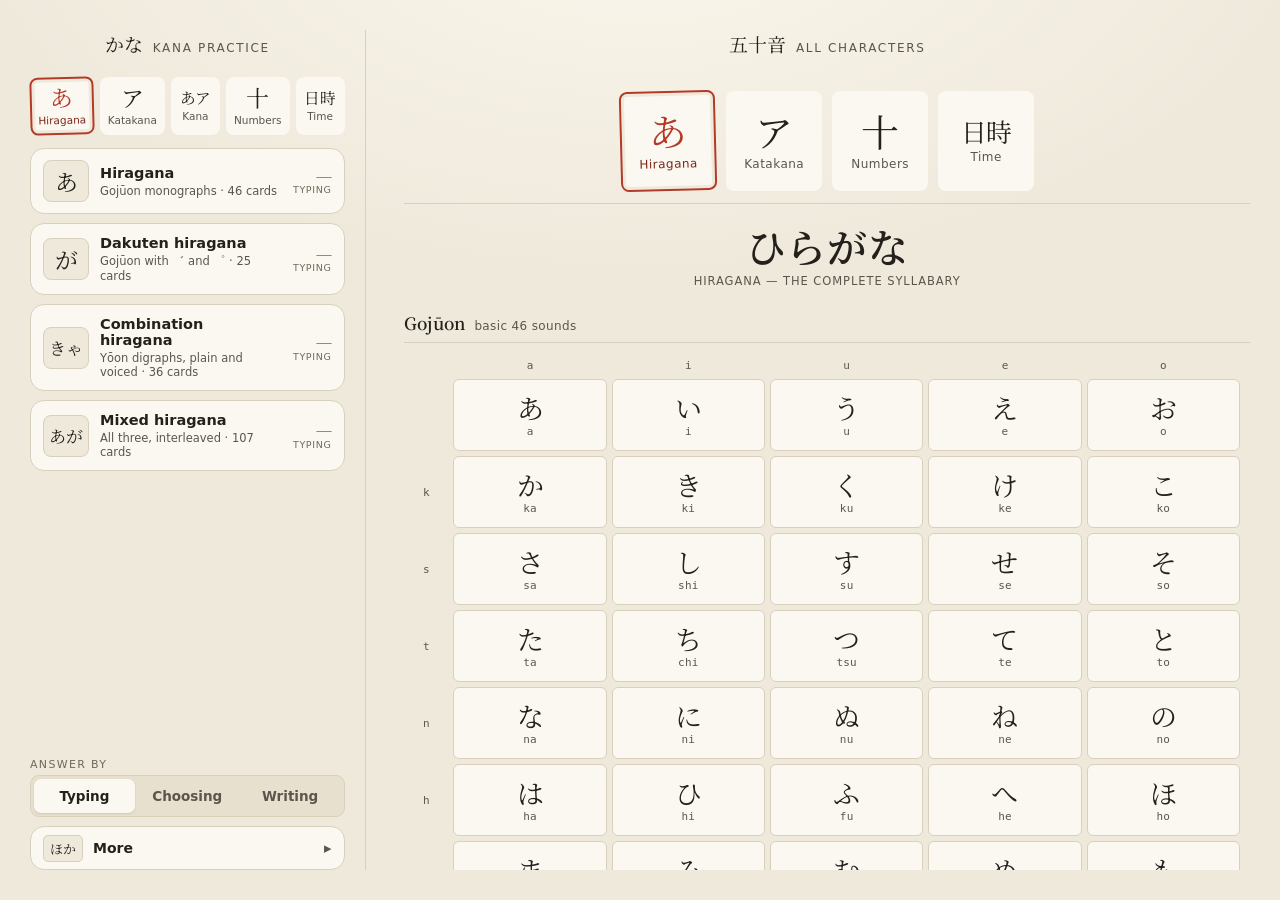
==== frontend/index.html @ 6e9d546b "feat(settings): add More, a Settings page, quick access and keyboard shortcuts The menu's button is " ====
<!DOCTYPE html>
<html lang="en">
<head>
<meta charset="UTF-8">
<meta name="viewport"
      content="width=device-width, initial-scale=1, viewport-fit=cover, interactive-widget=resizes-content">
<meta name="color-scheme" content="light dark">
<meta name="theme-color" content="#EFE9DC" id="themeColor">
<!-- The app ships its own dark theme, so Dark Reader must keep its hands off:
     its automatic inversion would fight the palette rather than add to it. -->
<meta name="darkreader-lock">
<meta name="apple-mobile-web-app-capable" content="yes">
<title>かな — Kana Practice</title>
<!-- favicon.ico is the one the browser is told about, and it is also the path
     every browser asks for unprompted when no link tag resolves. It carries six
     sizes (16 → 256), each rendered from icon.svg at that exact size rather
     than scaled down from one big raster — the 16px one has to survive on its
     own, which is what the glyph's weight was chosen for. icon.svg stays: it is
     the source the .ico is generated from. -->
<link rel="icon" href="favicon.ico" sizes="16x16 32x32 48x48 64x64 128x128 256x256">
<link rel="apple-touch-icon" href="icon.svg">
<!-- A theme is only colour tokens; core.css draws every colour from them. -->
<link rel="stylesheet" href="css/light.css">
<link rel="stylesheet" href="css/dark.css">
<link rel="stylesheet" href="css/core.css">
<!-- Theme, before first paint. The stylesheet keys off data-theme, and app.js
     is loaded at the end of <body> — setting it there would show a light flash
     on every load for anyone using the dark theme. Deliberately duplicated and
     deliberately tiny; paintTheme() in app.js is the real one, and the key name
     and the two choices have to stay in step with it. -->
<script>
  (function () {
    var t = null;
    try { t = localStorage.getItem("kana.theme"); } catch (e) { /* private mode */ }
    if (t !== "light" && t !== "dark") {
      t = window.matchMedia("(prefers-color-scheme: dark)").matches ? "dark" : "light";
    }
    document.documentElement.dataset.theme = t;
  })();
</script>
</head>
<body>
<main class="stage">

  <!-- ───────────── MENU ───────────── -->
  <section id="menu" class="screen menu">
    <p class="eyebrow"><span class="mark" lang="ja">かな</span> Kana Practice</p>

    <!-- The deck list below shows one stamp at a time. Only two of the four are
         scripts anyone writes in: あア is where the decks spanning both live, so
         they are found in one place instead of twice, and 十 is the counting
         drills, which are not kana at all. Both are a `script` downstream — see
         CLAUDE.md — which is what keeps every filter to one comparison. -->
    <div class="scriptbar" id="scriptSwitch" role="radiogroup" aria-label="Script">
      <button type="button" class="hanko" data-script="hiragana" role="radio" aria-keyshortcuts="1" aria-checked="true">
        <span class="hanko__glyph" lang="ja">あ</span>
        <span class="hanko__label">Hiragana</span>
      </button>
      <button type="button" class="hanko" data-script="katakana" role="radio" aria-keyshortcuts="2" aria-checked="false">
        <span class="hanko__glyph" lang="ja">ア</span>
        <span class="hanko__label">Katakana</span>
      </button>
      <button type="button" class="hanko" data-script="kana" role="radio" aria-keyshortcuts="3" aria-checked="false">
        <span class="hanko__glyph hanko__glyph--pair" lang="ja">あア</span>
        <span class="hanko__label">Kana</span>
      </button>
      <button type="button" class="hanko" data-script="number" role="radio" aria-keyshortcuts="4" aria-checked="false">
        <span class="hanko__glyph" lang="ja">十</span>
        <span class="hanko__label">Numbers</span>
      </button>
      <button type="button" class="hanko" data-script="calendar" role="radio" aria-keyshortcuts="5" aria-checked="false">
        <span class="hanko__glyph hanko__glyph--pair" lang="ja">日時</span>
        <span class="hanko__label">Time</span>
      </button>
    </div>

    <div class="menu__scroll">
      <div class="decks" id="decks"></div>

      <!-- flick drills: not decks, and not filtered by script — built by app.js -->
      <p class="section-title" id="flickTitle">Flick keyboard</p>
      <div class="decks" id="flickDecks"></div>
    </div>

    <!-- Everything that used to sit stacked here — answer mode, font, chart,
         progress, account — lives behind More (#options) and Settings. Five blocks
         took a third of a phone screen away from the deck list. What comes back
         is only what the user pins as quick access, just above this button; on a
         wide window both sit at the foot of the rail and behave the same. -->
    <div class="quick hidden" id="quickAccess" role="group" aria-label="Quick access"></div>

    <button type="button" class="wide wide--bar" id="moreBtn">
      <span class="wide__mark" lang="ja">ほか</span>
      <span class="wide__label">More<span id="moreModeWrap"> · <span id="moreMode">Typing</span></span></span>
      <span class="wide__go" aria-hidden="true">▸</span>
    </button>
  </section>

  <!-- ───────────── SIGN IN / SIGN UP ───────────── -->
  <section id="auth" class="screen auth hidden">
    <p class="eyebrow"><span class="mark" lang="ja">名</span> <span id="authTitle">Sign in</span></p>

    <div class="auth__scroll">
      <p class="auth__blurb" id="authBlurb">
        An account saves your settings and records on the server, so they follow you between
        devices, and unlocks the progress report.
      </p>

      <!-- novalidate, with `required` kept on the fields: the attribute is what
           tells a screen reader the field is mandatory, but the browser's own
           bubble would fire first and suppress the message below, which is the
           one that is styled like the rest of the app, stays put while you fix
           it, and marks the field with aria-invalid. Validation happens in
           submitAuth() instead. -->
      <form class="auth__form" id="authForm" autocomplete="on" novalidate>
        <label class="field">
          <span class="field__label">Username</span>
          <input id="authUser" type="text" name="username" autocomplete="username"
                 autocapitalize="off" autocorrect="off" spellcheck="false"
                 inputmode="latin" aria-describedby="authMsg" required>
        </label>
        <label class="field">
          <span class="field__label">Password</span>
          <input id="authPass" type="password" name="password"
                 autocomplete="current-password" aria-describedby="authMsg" required>
        </label>

        <p class="auth__msg hidden" id="authMsg" role="status" aria-live="polite"></p>

        <button type="submit" class="btn btn--primary auth__go" id="authSubmit">Sign in</button>
      </form>

      <button type="button" class="link auth__swap" id="authSwap">
        No account yet? Create one
      </button>

      <div class="auth__signedin hidden" id="authSignedIn">
        <p class="auth__blurb">
          Signed in as <b id="authWho"></b>. Settings and records sync automatically.
        </p>

        <!-- Kept folded away: three password boxes sitting open on a screen you
             came to for something else is a form asking to be filled in. -->
        <button type="button" class="btn btn--ghost" id="pwToggle">Change password</button>

        <!-- novalidate for the reason above: #pwMsg is the message, not a bubble -->
        <form class="auth__form auth__pw hidden" id="pwForm" autocomplete="on" novalidate>
          <label class="field">
            <span class="field__label">Current password</span>
            <input id="pwCurrent" type="password" name="current-password"
                   autocomplete="current-password" aria-describedby="pwMsg" required>
          </label>
          <label class="field">
            <span class="field__label">New password</span>
            <input id="pwNew" type="password" name="new-password"
                   autocomplete="new-password" aria-describedby="pwMsg" required>
          </label>
          <label class="field">
            <span class="field__label">Confirm new password</span>
            <input id="pwConfirm" type="password" name="confirm-password"
                   autocomplete="new-password" aria-describedby="pwMsg" required>
          </label>

          <button type="submit" class="btn btn--primary auth__go" id="pwSubmit">Change password</button>
          <button type="button" class="link auth__swap" id="pwCancel">Cancel</button>
        </form>

        <!-- Outside the form on purpose: it carries the confirmation too, and
             that has to survive the form folding itself away. -->
        <p class="auth__msg hidden" id="pwMsg" role="status" aria-live="polite"></p>

        <button type="button" class="btn btn--ghost" id="logoutBtn">Sign out</button>
        <button type="button" class="link auth__danger" id="deleteBtn">Delete account and all data</button>
      </div>
    </div>

    <button type="button" class="link" id="authBackBtn">← Back</button>
  </section>

  <!-- ───────────── PROGRESS ───────────── -->
  <section id="stats" class="screen stats hidden" data-script="hiragana">
    <p class="eyebrow"><span class="mark" lang="ja">記録</span> Your progress</p>

    <div class="stats__scroll" id="statsScroll">
      <!-- Device first and scrolling: you pick it once and it is the coarsest
           split there is. The script stamps below it are sticky, so the thing
           you actually switch between stays reachable. -->
      <div class="seg seg--device" role="radiogroup" aria-label="Device">
        <button type="button" class="seg__btn" data-device="mobile" role="radio" aria-checked="false">Phone</button>
        <button type="button" class="seg__btn" data-device="desktop" role="radio" aria-checked="true">Desktop</button>
      </div>

      <div class="scriptbar" id="statsScriptSwitch" role="radiogroup" aria-label="Script">
        <button type="button" class="hanko" data-script="hiragana" role="radio" aria-checked="true">
          <span class="hanko__glyph" lang="ja">あ</span>
          <span class="hanko__label">Hiragana</span>
        </button>
        <button type="button" class="hanko" data-script="katakana" role="radio" aria-checked="false">
          <span class="hanko__glyph" lang="ja">ア</span>
          <span class="hanko__label">Katakana</span>
        </button>
        <button type="button" class="hanko" data-script="kana" role="radio" aria-checked="false">
          <span class="hanko__glyph hanko__glyph--pair" lang="ja">あア</span>
          <span class="hanko__label">Kana</span>
        </button>
        <button type="button" class="hanko" data-script="number" role="radio" aria-checked="false">
          <span class="hanko__glyph" lang="ja">十</span>
          <span class="hanko__label">Numbers</span>
        </button>
        <button type="button" class="hanko" data-script="calendar" role="radio" aria-checked="false">
          <span class="hanko__glyph hanko__glyph--pair" lang="ja">日時</span>
          <span class="hanko__label">Time</span>
        </button>
      </div>

      <!-- hidden when there is only one deck to pick — see renderDeckPicker -->
      <div class="deckpick" id="deckPick" role="radiogroup" aria-label="Deck"></div>

      <div id="statsBody"></div>
    </div>

    <button type="button" class="link" id="statsBackBtn">← Back</button>
  </section>

  <!-- ───────────── PLAY ───────────── -->
  <section id="play" class="screen play hidden">

    <header class="playbar">
      <button type="button" class="iconbtn" id="menuBtn" aria-label="Back to all decks" title="All decks">←</button>
      <h1 class="playbar__title">
        <span class="playbar__mark" id="playMark" lang="ja">かな</span>
        <span id="playLabel">Hiragana</span>
      </h1>
      <!-- Only shown when the Timer switch in Options says so. -->
      <span class="playbar__clock hidden" id="playClock" role="timer" aria-label="Time on this run">0:00</span>
      <button type="button" class="iconbtn iconbtn--kana" id="playFontBtn"
              aria-label="Change the character font" title="Character font" lang="ja">字</button>
      <button type="button" class="iconbtn" id="restartBtn" aria-label="Restart this deck" title="Restart deck">↻</button>
    </header>

    <!-- On touch the on-screen keyboard covers the dock, so reveal lives up here
         instead. Only one of this and the one in the dock is ever visible. -->
    <div class="revealbar" id="revealBar">
      <button type="button" class="link" id="revealBtnTop">Reveal answer</button>
    </div>

    <div class="playmain">
      <div class="square" id="square">
        <span class="glyph" id="glyph" lang="ja">あ</span>
        <span class="maru" aria-hidden="true"></span>
      </div>
    </div>

    <div class="dock">
      <p class="feedback" id="feedback" role="status" aria-live="polite">Type the sound this character makes.</p>

      <!-- typing -->
      <div id="typeMode">
        <div class="answer">
          <input id="input" type="text" inputmode="latin" enterkeyhint="go" autocomplete="off"
                 autocapitalize="off" autocorrect="off" spellcheck="false"
                 placeholder="romaji…" aria-label="Type the romaji reading">
          <button type="button" class="btn btn--primary" id="submitBtn">Check</button>
        </div>
      </div>

      <!-- writing: the kana is typed, which needs a Japanese IME. The number
           and calendar drills take romaji here as well — they ask with 6 or
           20日, so "roku" is an answer to that and not the prompt echoed
           back — and app.js swaps the hint under the field to say so. -->
      <div id="writeMode" class="hidden">
        <div class="answer">
          <input id="kanaInput" type="text" inputmode="text" lang="ja" enterkeyhint="go"
                 autocomplete="off" autocapitalize="off" autocorrect="off" spellcheck="false"
                 placeholder="かな…" aria-label="Type the character">
          <button type="button" class="btn btn--primary" id="writeSubmitBtn">Check</button>
        </div>
      </div>

      <!-- counting, digits half: a numeric keypad, which is why this is a field
           of its own rather than #input with inputmode swapped — the same reason
           #kanaInput is separate. type stays "text": type="number" brings
           spinners, and drops the separators the prompt is written with. -->
      <div id="numberMode" class="hidden">
        <div class="answer">
          <input id="numInput" type="text" inputmode="numeric" enterkeyhint="go"
                 autocomplete="off" autocapitalize="off" autocorrect="off" spellcheck="false"
                 placeholder="digits…" aria-label="Type the number in digits">
          <button type="button" class="btn btn--primary" id="numSubmitBtn">Check</button>
        </div>
      </div>

      <!-- shared by all three typing modes; the hint text is set per mode -->
      <div class="undertools" id="typedTools">
        <button type="button" class="link" id="revealBtn">Reveal answer</button>
        <span class="hint hint--keys" id="typedHint">Enter ↵ to check</span>
      </div>

      <!-- choosing -->
      <div id="chooseMode" class="hidden">
        <div class="choices" id="choices"></div>
        <!-- height is reserved so the Continue button can't shift the layout -->
        <div class="undertools undertools--choose" id="chooseTools">
          <span class="hint hint--keys" id="chooseHint">Keys 1–4 also work</span>
        </div>
      </div>

      <div class="stats">
        <div class="bar"><span id="barFill"></span></div>
        <div class="metrics">
          <div class="metric"><div class="metric__n" id="mProgress">0<small>/0</small></div><div class="metric__l">Card</div></div>
          <div class="metric metric--streak"><div class="metric__n" id="mStreak">0</div><div class="metric__l">Streak</div></div>
          <div class="metric"><div class="metric__n" id="mAcc">—</div><div class="metric__l">Accuracy</div></div>
        </div>
      </div>
    </div>

  </section>

  <!-- ───────────── END ───────────── -->
  <section id="end" class="screen end hidden">
    <div class="end__scroll">
      <p class="eyebrow"><span class="mark" id="endMark" lang="ja">かな</span> <span id="endLabel">Deck complete</span></p>
      <div class="end__scoreline">
        <div class="end__score" id="endScore">—</div>
        <!-- filled by app.js: "best 96% · 1:47" -->
        <div class="end__chip hidden" id="endBestChip"></div>
      </div>
      <p class="end__sub" id="endSub"></p>
      <p class="end__best hidden" id="endBest"></p>

      <div id="missedBlock">
        <p class="section-title">Review these</p>
        <div class="missed" id="missedGrid"></div>
      </div>
    </div>

    <div class="end__actions">
      <button type="button" class="btn btn--ghost hidden" id="drillBtn"></button>
      <button type="button" class="btn btn--primary" id="againBtn">Practice deck again</button>
      <button type="button" class="link" id="endMenuBtn">← All decks</button>
    </div>
  </section>

  <!-- ───────────── LOAD ERROR ───────────── -->
  <section id="fatal" class="screen fatal hidden">
    <p class="eyebrow"><span class="mark" lang="ja">かな</span> Can’t load the deck</p>
    <p class="fatal__msg" id="fatalMsg"></p>
    <p class="fatal__hint">Browsers block <code>fetch()</code> on <code>file://</code> pages, so
      <code>kana.json</code> can’t be read by double-clicking this file. Serve the folder instead:</p>
    <pre class="fatal__cmd"><code>python -m http.server 8000</code></pre>
    <p class="fatal__hint">then open <code>http://localhost:8000</code>.</p>
  </section>

  <!-- ───────────── OPTIONS ───────────── -->
  <!-- These three were <dialog> sheets until they became screens like every
       other: a modal over a phone-shaped column had to cap its own height, and
       the tallest of them — this one — was what set that cap. A screen scrolls
       instead, and on a wide window it is the pane beside the deck rail. -->
  <section id="options" class="screen panel hidden" aria-labelledby="optionsTitle">
    <p class="eyebrow" id="optionsTitle"><span class="mark" lang="ja">ほか</span> More</p>

    <div class="panel__scroll">
      <!-- Five ways onward and nothing else: every switch lives one step further
           in, on Settings, so this screen is a list you can read at a glance. -->
      <button type="button" class="wide" id="settingsBtn">
        <span class="wide__mark" lang="ja">設定</span>
        <span class="wide__label">Settings</span>
        <span class="wide__go" aria-hidden="true">▸</span>
      </button>

      <button type="button" class="wide" id="menuFontBtn">
        <span class="wide__mark wide__mark--kana" lang="ja">あ</span>
        <span class="wide__label">Character font · <span id="menuFontName">Mincho</span></span>
        <span class="wide__go" aria-hidden="true">▸</span>
      </button>

      <button type="button" class="wide" id="chartBtn">
        <span class="wide__mark" lang="ja">五十音</span>
        <span class="wide__label">All characters &amp; romaji</span>
        <span class="wide__go" aria-hidden="true">▸</span>
      </button>

      <!-- both hidden unless a backend answers /api/health -->
      <button type="button" class="wide hidden" id="statsBtn">
        <span class="wide__mark" lang="ja">記録</span>
        <span class="wide__label">Your progress</span>
        <span class="wide__go" aria-hidden="true">▸</span>
      </button>

      <button type="button" class="wide hidden" id="accountBtn">
        <span class="wide__mark" lang="ja">名</span>
        <span class="wide__label">Account · <span id="accountName">Sign in</span></span>
        <span class="wide__go" aria-hidden="true">▸</span>
      </button>
    </div>

    <button type="button" class="link" id="optionsBackBtn">← Back</button>
  </section>

  <!-- ───────────── SETTINGS ───────────── -->
  <section id="settings" class="screen panel hidden" aria-labelledby="settingsTitle">
    <p class="eyebrow" id="settingsTitle"><span class="mark" lang="ja">設定</span> Settings</p>

    <div class="panel__scroll">
      <!-- Every row with data-setting can be pinned to quick access on the menu.
           The copy there is cloned from the row here, and a tap on it clicks the
           button here — see js/quick.js — so this markup is the only copy. -->
      <h2 class="settings__h">Practice</h2>

      <div class="modebar modebar--stack" data-setting="mode">
        <span class="modebar__label">Answer by</span>
        <div class="seg" id="modeSwitch" role="radiogroup" aria-label="Answer mode">
          <button type="button" class="seg__btn" data-mode="type" role="radio" aria-checked="true">Typing</button>
          <button type="button" class="seg__btn" data-mode="choose" role="radio" aria-checked="false">Choosing</button>
          <button type="button" class="seg__btn" data-mode="write" role="radio" aria-checked="false">Writing</button>
        </div>
      </div>

      <!-- Only the number and calendar drills read this: 六 or "roku", 二十日 or
           "hatsuka". Both are worth practising and they are different questions,
           so each prompt form keeps its own records. Writing ignores it — that
           direction asks with 6 or 20日 and answers in kana. -->
      <div class="modebar modebar--stack" data-setting="prompt">
        <span class="modebar__label">Numbers &amp; dates ask with</span>
        <div class="seg" id="promptSwitch" role="radiogroup" aria-label="Number and date prompts">
          <button type="button" class="seg__btn" data-prompt="kanji" role="radio" aria-checked="true">Kanji</button>
          <button type="button" class="seg__btn" data-prompt="reading" role="radio" aria-checked="false">Reading</button>
        </div>
      </div>

      <!-- How months, dates and times are written: 9月 and 3時45分 as nearly
           everything prints them, or 九月 and 三時四十五分. With 9月 on the
           square the number is already showing, so Typing and Choosing ask for
           the reading instead. Weekdays look the same either way. -->
      <div class="modebar modebar--stack" data-setting="dates">
        <span class="modebar__label">Dates &amp; times written as</span>
        <div class="seg" id="datesSwitch" role="radiogroup" aria-label="How dates and times are written">
          <button type="button" class="seg__btn" data-dates="numeral" role="radio" aria-checked="true" lang="ja">9月</button>
          <button type="button" class="seg__btn" data-dates="kanji" role="radio" aria-checked="false" lang="ja">九月</button>
        </div>
      </div>

      <!-- A run is always timed; this only decides whether the clock is on
           screen while you practise. Hidden by default, because a ticking
           counter turns practice into a race. Synced, like the two above. -->
      <div class="modebar modebar--stack" data-setting="clock">
        <span class="modebar__label">Timer during a run</span>
        <div class="seg" id="clockSwitch" role="radiogroup" aria-label="Timer during a run">
          <button type="button" class="seg__btn" data-clock="hidden" role="radio" aria-checked="true">Hidden</button>
          <button type="button" class="seg__btn" data-clock="shown" role="radio" aria-checked="false">Shown</button>
        </div>
      </div>

      <h2 class="settings__h">Display</h2>

      <!-- Theme is this device's alone — it is never synced to an account. -->
      <div class="modebar modebar--stack" data-setting="theme">
        <span class="modebar__label">Theme</span>
        <div class="seg" id="themeSwitch" role="radiogroup" aria-label="Theme">
          <button type="button" class="seg__btn" data-theme="auto" role="radio" aria-checked="true">Auto</button>
          <button type="button" class="seg__btn" data-theme="light" role="radio" aria-checked="false">Light</button>
          <button type="button" class="seg__btn" data-theme="dark" role="radio" aria-checked="false">Dark</button>
        </div>
      </div>

      <!-- Like the theme, this belongs to the device rather than the account: a
           phone that stutters is a fact about that phone. -->
      <div class="modebar modebar--stack" data-setting="perf">
        <span class="modebar__label">Performance</span>
        <div class="seg" id="perfSwitch" role="radiogroup" aria-label="Performance mode">
          <button type="button" class="seg__btn" data-perf="off" role="radio" aria-checked="true">Normal</button>
          <button type="button" class="seg__btn" data-perf="on" role="radio" aria-checked="false">Fast</button>
        </div>
      </div>

      <!-- Which rows are pinned is kept on this device, like the theme: how much
           of the menu there is room for depends on the screen. -->
      <h2 class="settings__h">Quick access</h2>
      <p class="panel__note">Pin a setting to the menu, so it is one tap away instead of two screens.</p>
      <div class="qtoggles" id="quickToggles"></div>

<h2 class="settings__h">Keyboard</h2>
      <p class="panel__note">
        On the menu, <kbd>1</kbd>–<kbd>5</kbd> switch between Hiragana, Katakana, Kana, Numbers
        and Time. <kbd>Q</kbd> opens your quick options, on the menu or during a run, whenever you
        are not typing into a field. <kbd>Esc</kbd> goes back.
      </p>
    </div>

    <button type="button" class="link" id="settingsBackBtn">← Back</button>
  </section>

  <!-- ───────────── FONT PICKER ───────────── -->
  <section id="fontPicker" class="screen panel hidden" aria-labelledby="fontPickerTitle">
    <p class="eyebrow" id="fontPickerTitle"><span class="mark" lang="ja">字</span> Character font</p>

    <div class="panel__scroll">
      <div class="fonts" id="fontList" role="radiogroup" aria-labelledby="fontPickerTitle"></div>
      <p class="panel__note" id="fontNote"></p>
    </div>

    <button type="button" class="link" id="fontBackBtn">← Back</button>
  </section>

  <!-- ───────────── CHARACTER CHART ───────────── -->
  <section id="chart" class="screen panel panel--chart hidden" data-script="hiragana"
           aria-labelledby="chartTitle">
    <p class="eyebrow" id="chartTitle"><span class="mark" lang="ja">五十音</span> All characters</p>

    <div class="chart__switch" role="radiogroup" aria-label="Script">
      <button type="button" class="hanko" data-chart="hiragana" role="radio" aria-checked="true">
        <span class="hanko__glyph" lang="ja">あ</span>
        <span class="hanko__label">Hiragana</span>
      </button>
      <button type="button" class="hanko" data-chart="katakana" role="radio" aria-checked="false">
        <span class="hanko__glyph" lang="ja">ア</span>
        <span class="hanko__label">Katakana</span>
      </button>
      <button type="button" class="hanko" data-chart="number" role="radio" aria-checked="false">
        <span class="hanko__glyph" lang="ja">十</span>
        <span class="hanko__label">Numbers</span>
      </button>
      <button type="button" class="hanko" data-chart="calendar" role="radio" aria-checked="false">
        <span class="hanko__glyph hanko__glyph--pair" lang="ja">日時</span>
        <span class="hanko__label">Time</span>
      </button>
    </div>

    <!-- masthead + tables are built by app.js from kana.json's `charts` -->
    <div class="panel__scroll chart__body" id="chartBody" tabindex="-1"></div>

    <!-- On a wide window the chart is what fills the pane while nothing is
         running, and there is nowhere to go back to — CSS drops this there. -->
    <button type="button" class="link" id="chartBackBtn">← Back</button>
  </section>

</main>

<!-- Quick options: the pinned settings again, as a dialog, so Q can bring them
     up from the menu or mid-run without leaving what you are doing. The app's
     one modal — see CLAUDE.md. It closes on ✕, Escape or a click on the
     backdrop; the panel inside fills it, which is what lets a click on the
     dialog element itself mean the backdrop. js/quick.js fills it. -->
<dialog class="quickdlg" id="quickDialog" aria-labelledby="quickDialogTitle">
  <div class="quickdlg__panel">
    <div class="quickdlg__head">
      <h2 class="quickdlg__title" id="quickDialogTitle">Quick options</h2>
      <button type="button" class="iconbtn" id="quickDialogClose" aria-label="Close quick options" title="Close">✕</button>
    </div>
    <div class="quickdlg__body" id="quickDialogBody"></div>
    <p class="panel__note hidden" id="quickDialogEmpty">Nothing is pinned yet.</p>
    <button type="button" class="link quickdlg__edit" id="quickDialogEdit">Choose what goes here</button>
  </div>
</dialog>


<!-- Classic scripts sharing one global scope, so order is load-bearing: a file may
     use anything an earlier one declares while it loads, and nothing a later one
     does. wiring.js comes after the files its listeners point at; boot.js is last.
     See CLAUDE.md, "Scripts". -->
<script src="js/base.js"></script>
<script src="js/fonts.js"></script>
<script src="js/state.js"></script>
<script src="js/screens.js"></script>
<script src="js/theme.js"></script>
<script src="js/chart.js"></script>
<script src="js/flick.js"></script>
<script src="js/numbers.js"></script>
<script src="js/calendar.js"></script>
<script src="js/decks.js"></script>
<script src="js/menu.js"></script>
<script src="js/run.js"></script>
<script src="js/backend.js"></script>
<script src="js/progress.js"></script>
<script src="js/quick.js"></script>
<script src="js/wiring.js"></script>
<script src="js/boot.js"></script>
</body>
</html>
---- frontend/css/light.css ----
/* ==========================================================================
   Light — the default theme: washi paper by day.

   A theme is nothing but colour tokens. core.css draws every colour from one of
   these custom properties and never names a colour itself, so a new theme is a
   copy of this file with the values changed and the selector made
   :root[data-theme="<name>"], the way dark.css does it. Declare every token
   below: core.css falls back on none of them, and this file is what an
   unrecognised theme name falls back to.

   Cream ground, ink text, vermilion seal accent. The accents are deliberately
   darker than a dark theme would use — the same red/gold/green at "glowing on
   indigo" lightness fails contrast on cream.

   --paper has a twin: THEME_COLOR in app.js and the theme-color meta in
   index.html colour the browser's own chrome, and have to match it.
   ========================================================================== */
:root{
  /* form controls, scrollbars and the caret follow the theme, not the OS */
  color-scheme:light;

  --paper:      #EFE9DC;  /* page ground */
  --paper-card: #FBF8F1;  /* raised card / panel */
  --paper-lift: #FFFDF7;  /* a card lifted further still — hover, active font */
  --paper-sunk: #E7E0CE;  /* inset: progress track, pressed states */
  --gap-empty:  #E3DCC9;  /* an intentionally blank chart cell */
  --hairline:   #D8D0BC;  /* every border */
  --hairline-2: #BFB59B;  /* hairline on hover */

  --c-ink:      #24211C;  /* primary text */
  --c-ink-soft: #5B564C;  /* secondary text */
  --c-ink-mute: #6F6859;  /* tertiary — labels, hints, placeholders */
  --on-fill:    #fff;     /* text on a filled accent — shu, matcha */

  --shu:      #B23A26;  /* vermilion / seal red */
  --shu-2:    #9A2F1D;
  --shu-3:    #7E2717;  /* the seal's label colour, one step past shu-2 */
  --matcha:   #4F6B22;  /* correct green */
  --matcha-2: #455C1D;  /* its text companion, as shu-2 is to shu */
  --brass:    #8A6410;  /* record gold */
  --brass-2:  #B8892A;  /* lighter end of the progress gradient */
  --ai:       #2B4570;  /* indigo — the katakana accent */
  --ai-2:     #1B2C47;  /* its label colour, as shu-3 is to shu */
  /* purple — the かな stamp, the decks that are both scripts at once. Red and
     indigo mixed, which is exactly what that stamp holds, and it lands between
     them on contrast too rather than reading as a louder third colour. */
  --murasaki:   #5C3D7A;
  --murasaki-2: #452A5C;  /* its label colour, as ai-2 is to ai */
  /* 納戸 — the numbers accent. Deliberately outside the shu/ai/murasaki family,
     because numbers are a different subject rather than a third script, and
     equally deliberately not matcha or brass: green already means "correct" and
     gold "your record" everywhere else, and a stamp is neither. */
  --nando:      #236E70;
  --nando-2:    #185657;
  /* 栗 — the calendar accent. The hue circle was full by the time it was
     needed: shu, brass, matcha, nando, ai and murasaki leave nothing but the
     browns. So this one is told apart by being the unsaturated one — bark
     against six dyes — and it suits the subject, since a calendar is the one
     stamp about time rather than about writing. Not brass, which is gold and
     already means "your record" everywhere else; this is darker and redder
     than gold, and the two are never on screen together. */
  --kuri:       #7A5230;
  --kuri-2:     #5C4227;
  --guide:    #C8BFA6;  /* practice-square cross guides */

  /* the pressed/hover wash on a control with no fill of its own */
  --press:    rgba(0,0,0,.07);
  /* behind the quick options dialog — ink, thinned, so the page stays legible */
  --backdrop: rgba(36,33,28,.42);

  /* Shadows are whole values, not tints, because a dark ground needs a
     different spread and opacity, not the same shadow in another colour. */
  --shadow-fine:   0 1px 2px rgba(60,50,30,.14);          /* the seg thumb */
  --shadow-square: 0 14px 30px -18px rgba(60,50,30,.42);

  /* the writing square: paper on paper, so it needs its own lift */
  --square-bg: linear-gradient(180deg, #FFFDF7 0%, #F4EEE0 140%);

  /* The page ground. Declared once because a sticky element has to repaint it
     to sit seamlessly over the page — see .stats .scriptbar. Always paired with
     background-attachment:fixed, which is what makes the two line up. */
  --page-bg:
    radial-gradient(1100px 620px at 50% -12%, #FBF7EC 0%, transparent 62%),
    var(--paper);
}
---- frontend/css/dark.css ----
/* ==========================================================================
   Dark — the same washi at night, not an inversion.

   Only the palette moves: nothing in core.css re-lays-out, and no rule there
   tests the theme. Every token light.css declares is declared again here.

   Two things drove the numbers. The ground is warm (a red-leaning near-black),
   because a neutral #111 under cream-white text reads as a different app
   wearing the same layout. And the accents all move *up* in lightness — the
   note at the top of light.css cuts both ways, so the seal red that reads on
   cream is mud on sumi, and gets opened up here instead of being reused.

   --paper's twin is THEME_COLOR.dark in app.js.
   ========================================================================== */
:root[data-theme="dark"]{
  color-scheme:dark;

  --paper:      #1B1916;
  --paper-card: #24211B;
  --paper-lift: #2C2820;
  --paper-sunk: #131210;
  --gap-empty:  #1F1C17;
  --hairline:   #38332B;
  --hairline-2: #574F41;

  --c-ink:      #EDE6D6;
  --c-ink-soft: #B5AC99;
  /* 4.5:1 on --paper-card is the floor here, not on the page ground: labels and
     hints sit on cards more often than not, and a card is the lighter of the
     two. #8E8573 clears the ground and fails the card, which is the trap. */
  --c-ink-mute: #99907D;
  /* the fills are light here, so what sits on them is the ground, not white */
  --on-fill:    #1B1916;

  --shu:      #E2604A;
  --shu-2:    #F07D66;
  --shu-3:    #F2907A;
  --matcha:   #93B94E;
  --matcha-2: #A6C863;
  --brass:    #D8AC58;
  --brass-2:  #F0CE8C;
  --ai:       #7E9CD8;
  --ai-2:     #A3BAE6;
  --murasaki:   #B18FD8;
  --murasaki-2: #C6ACE6;
  --nando:      #6BB8B9;
  --nando-2:    #86C7C8;
  --kuri:       #C99A70;
  --kuri-2:     #D6AE86;
  --guide:    #4A4335;

  --press:    rgba(255,255,255,.09);
  /* on sumi the backdrop has to darken further to separate the dialog at all */
  --backdrop: rgba(0,0,0,.62);

  /* a shadow on a dark ground has to be near-black and tighter, or it just
     fogs the area around the element instead of lifting it */
  --shadow-fine:   0 1px 2px rgba(0,0,0,.45);
  --shadow-square: 0 14px 30px -20px rgba(0,0,0,.75);

  --square-bg: linear-gradient(180deg, #2A251D 0%, #1D1A15 140%);

  /* The glow sits *much* closer to the ground than the light theme's does, and
     copying that one's step across is the mistake here: identical RGB deltas
     are not identical gradients. On cream, +12 on 239 is a 4% lift the eye
     reads as almost nothing; on sumi the same +12 on 27 is +58% luminance and
     reads as a spotlight. What has to match is the *proportion*, which puts
     this three points off the ground, not twelve. Keep it neutral too — a warm
     step reads as a glow rather than as paper catching light. */
  --page-bg:
    radial-gradient(1100px 620px at 50% -12%, #1E1C19 0%, transparent 62%),
    var(--paper);
}
---- frontend/css/core.css ----
/* ==========================================================================
   Kana Practice — the stylesheet's core, mobile-first.

   Layout model
   ------------
   body      : full dynamic-viewport box, safe-area padded
   .stage    : the column everything lives in (capped at 440px / 760px)
   .screen   : one flex column per screen, grows to fill .stage
   .play     : playbar (fixed) · playmain (flexes, holds the square) · dock (fixed)

   The square is sized off dvh as well as vw, and the viewport meta uses
   interactive-widget=resizes-content, so opening the on-screen keyboard
   shrinks the character instead of pushing the answer box off-screen.

   Colour
   ------
   None in this file. Every colour comes from a custom property a theme
   declares — light.css and dark.css beside this — so a literal colour here is
   a bug: it can only be right in one theme. Shu-derived washes use color-mix,
   so they follow the accent by themselves and need nothing from a theme.

   The theme is chosen in Options and applied as data-theme on <html> — light or
   dark, already resolved, never "auto" (app.js resolves that against the OS, so
   nothing here has to test prefers-color-scheme).
   ========================================================================== */

/* ==========================================================================
   Bundled faces

   The five Japanese styles the font picker offers ship with the app, subset to
   kana + eighteen kanji + Latin by fonts/subset.py. Before this they were
   probed for on the device and quietly dropped when absent, which on a stock
   Windows install meant most of the picker disappeared — Japanese serif and
   textbook faces are behind an optional feature there.

   Two things about these rules are load-bearing:

   · **The `font-weight` *range* on the two variable faces.** Their default
     instance is the thinnest one on the axis — Thin 100 for Noto Sans JP,
     ExtraLight 200 for Noto Serif JP. Declare a single weight, or none, and
     every kana on screen renders as that hairline, which at 16px is the grey
     mush the app icon was drawn in SemiBold to avoid. The range is what lets
     the browser pick 400 for body kana and 600/700 for the chart headings and
     the feedback line's <b>.
   · **`font-display: block`, not `swap`.** The glyph *is* the question here. A
     swap shows the fallback first — tofu, on a device with no Japanese font,
     which is the case this whole section exists for — and then changes the
     character under the reader mid-answer. Block leaves the square empty until
     the face lands instead. These are same-origin and 32-110 KB, so that is
     imperceptible locally and honest over a slow link; only the face actually
     selected is ever fetched.
   ========================================================================== */
@font-face{
  font-family:"Noto Serif JP";
  src:url("../fonts/noto-serif-jp-var.woff2") format("woff2-variations"),
      url("../fonts/noto-serif-jp-var.woff2") format("woff2");
  font-weight:200 900;          /* variable axis — NOT a single weight */
  font-style:normal;
  font-display:block;
}
@font-face{
  font-family:"Noto Sans JP";
  src:url("../fonts/noto-sans-jp-var.woff2") format("woff2-variations"),
      url("../fonts/noto-sans-jp-var.woff2") format("woff2");
  font-weight:100 900;
  font-style:normal;
  font-display:block;
}
@font-face{
  font-family:"Klee One";
  src:url("../fonts/klee-one-400.woff2") format("woff2");
  font-weight:400; font-style:normal; font-display:block;
}
@font-face{
  font-family:"Klee One";
  src:url("../fonts/klee-one-600.woff2") format("woff2");
  font-weight:600; font-style:normal; font-display:block;
}
@font-face{
  font-family:"Zen Maru Gothic";
  src:url("../fonts/zen-maru-gothic-400.woff2") format("woff2");
  font-weight:400; font-style:normal; font-display:block;
}
@font-face{
  font-family:"Zen Maru Gothic";
  src:url("../fonts/zen-maru-gothic-700.woff2") format("woff2");
  font-weight:700; font-style:normal; font-display:block;
}
@font-face{
  font-family:"BIZ UDPGothic";
  src:url("../fonts/biz-udpgothic-400.woff2") format("woff2");
  font-weight:400; font-style:normal; font-display:block;
}
@font-face{
  font-family:"BIZ UDPGothic";
  src:url("../fonts/biz-udpgothic-700.woff2") format("woff2");
  font-weight:700; font-style:normal; font-display:block;
}

/* The tokens that are not colours — type, rounding, spacing — and the three that
   only point at one. The accent roles and the focus glow follow whatever the
   theme sets --shu to, so a theme never has to declare them. */
:root{
  /* focused text field — mixed from the accent, so it needs no dark twin */
  --focus-glow: 0 0 0 3px color-mix(in srgb, var(--shu) 16%, transparent);

  --accent:      var(--shu);   /* flips per script inside the chart */
  --accent-dark: var(--shu-3); /* the accent's label colour, not "dark theme" */

  --sans: ui-sans-serif, system-ui, -apple-system, "Segoe UI", Roboto, "Helvetica Neue", Arial, sans-serif;
  --mono: ui-monospace, SFMono-Regular, Menlo, Consolas, monospace;
  /* "Noto Serif JP" is bundled (see @font-face above), so this now resolves to
     a real face everywhere rather than to whatever the device happened to have.
     The installed names stay ahead of it: someone who owns Hiragino or Yu Mincho
     should see their own, and they carry kanji the subset deliberately doesn't. */
  --mincho: "Hiragino Mincho ProN", "Yu Mincho", "YuMincho", "Noto Serif JP",
            "MS PMincho", "Songti SC", serif;

  /* Every Japanese character on screen uses this. app.js overwrites it with the
     stack picked in the font picker; --mincho stays put for the Latin numerals
     so switching kana faces never moves the score display around. */
  --kana: var(--mincho);

  --r-sm: 8px;
  --r-md: 10px;
  --r-lg: 14px;

  --pad: 14px;                 /* gutter around the stage */
  --tap: 44px;                 /* minimum touch target */
  --safe-t: env(safe-area-inset-top, 0px);
  --safe-b: env(safe-area-inset-bottom, 0px);
  --safe-l: env(safe-area-inset-left, 0px);
  --safe-r: env(safe-area-inset-right, 0px);
}

*{ box-sizing:border-box; }

html{ -webkit-text-size-adjust:100%; }

body{
  margin:0;
  min-height:100dvh;
  padding:calc(var(--pad) + var(--safe-t)) calc(var(--pad) + var(--safe-r))
          calc(var(--pad) + var(--safe-b)) calc(var(--pad) + var(--safe-l));
  font-family:var(--sans);
  color:var(--c-ink);
  background:var(--page-bg);
  background-attachment:fixed;
  display:flex;
  align-items:center;
  justify-content:center;
  overscroll-behavior-y:contain;
  -webkit-font-smoothing:antialiased;
}

.stage{
  --avail:calc(100dvh - 2 * var(--pad) - var(--safe-t) - var(--safe-b));
  width:100%;
  max-width:440px;
  display:flex;
  flex-direction:column;
  /* fill the viewport on phones, stay a centered card on big screens… */
  min-height:min(760px, var(--avail));
  /* …but never exceed it: long content scrolls inside .menu__scroll /
     .end__scroll instead of scrolling the page out from under the dock. */
  max-height:var(--avail);
}

.screen{ flex:1; display:flex; flex-direction:column; min-height:0; }

.hidden{ display:none !important; }

/* ── shared type ──────────────────────────────────────────────────────── */
.eyebrow{
  display:flex; align-items:baseline; gap:10px;
  justify-content:center;
  margin:0 0 18px;
  letter-spacing:.14em;
  text-transform:uppercase;
  font-size:12px;
  color:var(--c-ink-soft);
}
.eyebrow .mark{
  font-family:var(--kana);
  font-size:19px;
  letter-spacing:0;
  text-transform:none;
  color:var(--c-ink);
}

.section-title{
  font-size:11px; letter-spacing:.12em; text-transform:uppercase;
  color:var(--c-ink-mute); margin:24px 0 12px;
}

/* ── buttons ──────────────────────────────────────────────────────────── */
button{ -webkit-tap-highlight-color:transparent; touch-action:manipulation; }

.btn{
  font-family:var(--sans); font-size:15px; font-weight:600;
  min-height:var(--tap);
  padding:0 20px; border-radius:var(--r-md); cursor:pointer;
  border:1px solid transparent; white-space:nowrap;
  transition:transform .06s, background .15s, border-color .15s, color .15s;
}
.btn:active{ transform:translateY(1px); }
.btn--primary{ background:var(--shu); color:var(--on-fill); }
.btn--ghost{ background:var(--paper-card); color:var(--c-ink-soft); border-color:var(--hairline); }

.link{
  background:none; border:none; color:var(--c-ink-soft);
  font-size:14px; font-family:var(--sans);
  cursor:pointer;
  min-height:var(--tap); padding:0 4px;
  display:inline-flex; align-items:center;
}

.hint{
  font-size:13.5px; color:var(--c-ink-mute);
  min-height:var(--tap); padding:0 4px;
  display:inline-flex; align-items:center;
}

/* keyboard hints are noise on touch devices */
@media (hover:none) and (pointer:coarse){
  .hint--keys{ display:none; }
}

/* …but the IME reminder is *most* needed on a phone, where the Japanese
   keyboard has to be switched to by hand. It is deliberately not .hint--keys. */
.hint--ime{
  font-size:12px; letter-spacing:.02em;
  color:var(--c-ink-mute);
  border:1px dashed var(--hairline-2);
  border-radius:var(--r-sm);
  min-height:0; padding:4px 8px;
}

.iconbtn{
  width:var(--tap); height:var(--tap);
  flex:0 0 auto;
  display:inline-flex; align-items:center; justify-content:center;
  font-size:19px; line-height:1;
  color:var(--c-ink-soft);
  background:none; border:none; border-radius:50%;
  cursor:pointer;
  transition:background .15s, color .15s;
}
.iconbtn:active{ background:var(--press); color:var(--c-ink); }
.iconbtn--kana{ font-family:var(--kana); font-size:17px; }

@media (hover:hover){
  .btn--primary:hover{ background:var(--shu-2); }
  .btn--ghost:hover{ border-color:var(--hairline-2); color:var(--c-ink); }
  .link:hover{ color:var(--c-ink); text-decoration:underline; }
  .iconbtn:hover{ background:var(--press); color:var(--c-ink); }
}

:where(button,input):focus-visible{
  outline:2px solid var(--shu);
  outline-offset:2px;
}

/* ── menu ─────────────────────────────────────────────────────────────── */
/* Script switch — the same seal stamps as the chart (.hanko, defined with
   the chart), sized to share the menu's full width. It filters the deck list to
   one script rather than listing all six decks at once. */
.scriptbar{
  flex:0 0 auto;
  display:flex; gap:8px;
  margin-bottom:13px;
}
/* Five stamps share the width three used to, so the label is what runs out of
   room first — "Hiragana", "Katakana" and "Calendar" are eight or nine
   characters each against a fifth of the bar. Keep it on one line and let the
   letter-spacing go, then the size, before it is ever allowed to wrap: a stamp
   whose label runs to two lines is taller than its neighbours and the row stops
   reading as a row of seals. */
.scriptbar .hanko__label{ white-space:nowrap; letter-spacing:.02em; }
@media (max-width:409px){
  .scriptbar{ gap:6px; }
  .scriptbar .hanko__label{ font-size:11px; letter-spacing:0; }
}
@media (max-width:359px){
  .scriptbar{ gap:5px; }
  .scriptbar .hanko__label{ font-size:10px; letter-spacing:-.01em; }
  /* A pair can no longer break between its two characters — it must not — so
     on the narrowest phone it gives back the width that costs by shrinking.
     The single-glyph stamps keep their size; only あア and 日時 move. */
  .scriptbar .hanko__glyph--pair{ font-size:calc(var(--stamp, 34px) * .56); }
}
.scriptbar .hanko{ flex:1 1 0; width:auto; min-height:62px; gap:5px; }
.scriptbar .hanko__glyph{ --stamp:26px; }

/* katakana carries the indigo accent here too, exactly as it does in the chart,
   and the かな stamp the purple that sits between the two */
.menu[data-script="katakana"]{
  --accent:var(--ai);
  --accent-dark:var(--ai-2);
}
.menu[data-script="kana"]{
  --accent:var(--murasaki);
  --accent-dark:var(--murasaki-2);
}
.menu[data-script="number"]{
  --accent:var(--nando);
  --accent-dark:var(--nando-2);
}
.menu[data-script="calendar"]{
  --accent:var(--kuri);
  --accent-dark:var(--kuri-2);
}

.menu__scroll{
  flex:1; min-height:0;
  overflow-y:auto;
  -webkit-overflow-scrolling:touch;
  /* let a long list bleed to the edges of its own scroller */
  margin-inline:calc(var(--pad) * -1);
  padding-inline:var(--pad);
}

.decks{ display:grid; gap:9px; }

.deck{
  display:grid;
  grid-template-columns:52px 1fr auto;
  align-items:center;
  gap:12px;
  text-align:left;
  min-height:64px;
  padding:11px 13px;
  border-radius:var(--r-lg);
  background:var(--paper-card);
  border:1px solid var(--hairline);
  color:var(--c-ink);
  font-family:var(--sans);
  cursor:pointer;
  transition:border-color .15s, background .15s, transform .06s;
}
.deck:active{ transform:translateY(1px); background:var(--paper-sunk); }
@media (hover:hover){
  .deck:hover{ border-color:var(--hairline-2); background:var(--paper-lift); }
}

.deck__sample{
  font-family:var(--kana);
  font-size:25px; line-height:1;
  color:var(--c-ink);
  background:var(--paper);
  border:1px solid var(--hairline);
  border-radius:var(--r-sm);
  height:44px;
  display:flex; align-items:center; justify-content:center;
}
.deck--combo .deck__sample{ font-size:18px; }

/* both are spans inside one grid cell — they must stack, not run together */
.deck__name{ display:block; font-size:15px; font-weight:600; }
.deck__meta{ display:block; font-size:12px; color:var(--c-ink-soft); margin-top:3px; }

.deck__best{
  font-family:var(--mincho);
  font-size:16px;
  color:var(--brass);
  text-align:right;
  min-width:42px;
  line-height:1.15;
}
.deck__pct{ display:block; }
/* fastest clean run — secondary to the score, still clearly a record */
.deck__time{ display:block; font-size:12.5px;
              color:color-mix(in srgb, var(--brass) 78%, transparent); }
/* names the mode the figures above belong to — "Choosing" is the widest, and it
   must stay on one line or the row grows a third line of its own */
.deck__best small{
  display:block;
  font-family:var(--sans);
  font-size:9.5px; letter-spacing:.07em; text-transform:uppercase;
  white-space:nowrap;
  color:var(--c-ink-mute); margin-top:2px;
}

.modebar{
  flex:0 0 auto;
  display:flex; align-items:center; justify-content:space-between; gap:10px;
  margin-top:14px; padding-top:12px;
  border-top:1px solid var(--hairline);
}
.modebar__label{
  font-size:11px; letter-spacing:.12em; text-transform:uppercase; color:var(--c-ink-mute);
}
.seg{
  display:inline-flex; gap:2px; padding:3px;
  background:var(--paper-sunk);
  border:1px solid var(--hairline);
  border-radius:9px;
}
.seg__btn{
  font-family:var(--sans); font-size:13.5px; font-weight:600;
  color:var(--c-ink-soft); background:none; border:none;
  min-height:38px; padding:0 15px; border-radius:7px; cursor:pointer;
  transition:background .15s, color .15s;
}
.seg__btn[aria-checked="true"]{ background:var(--paper-card); color:var(--c-ink); box-shadow:var(--shadow-fine); }

/* Three options no longer fit beside the label on a phone, so these rows stack:
   label above, buttons sharing the full width below. Both live in Options,
   where they have no top border to sit under. */
.modebar--stack{
  flex-direction:column; align-items:stretch; gap:6px;
  margin-top:0; padding-top:0; border-top:none;
  margin-bottom:13px;
}
.modebar--stack .seg{ display:flex; }
.modebar--stack .seg__btn{ flex:1 1 0; padding:0 8px; }

/* The one control left at the foot of the menu. Everything that used to be
   stacked here is behind it, so the deck list keeps the screen. */
.wide--bar{ margin-top:12px; }

/* ── settings page ────────────────────────────────────────────────────── */
.settings__h{
  margin:22px 2px 10px; padding-top:14px;
  border-top:1px solid var(--hairline);
  font-family:var(--sans); font-size:12px; font-weight:700;
  letter-spacing:.14em; text-transform:uppercase; color:var(--c-ink-soft);
}
.settings__h:first-of-type{ margin-top:4px; padding-top:0; border-top:none; }

/* Quick access: Settings rows pinned to the foot of the menu, a little tighter
   than on the page they come from, since they share the screen with the decks. */
/* Capped, and scrolling past the cap: pin all six on a 320x568 phone and they
   stand 394px tall, which left the deck list no height at all and pushed the
   Settings button off the bottom of the screen. The deck list is what the menu
   is for, and the button is the way to unpin them again, so both keep their
   room however much is pinned; on a screen with space, six fit under the cap. */
.quick{
  flex:0 0 auto; margin-top:10px;
  max-height:38dvh; overflow-y:auto; overscroll-behavior:contain;
}
/* It never shrinks below the cap — a shrinkable area squeezed the one default
   row to a 25px sliver on a landscape phone — so on a short screen the cap is
   what tightens instead, still clearing a whole row. */
@media (max-height:450px){ .quick{ max-height:24dvh; } }
.quick .modebar--stack{ margin-bottom:8px; gap:4px; }
.quick .modebar--stack:last-child{ margin-bottom:0; }
.quick .seg__btn{ min-height:34px; }

/* The pin toggles — switches, not checkboxes: each takes effect at once. */
.qtoggles{ display:grid; gap:8px; margin-top:10px; }
.qtoggle{
  display:flex; align-items:center; justify-content:space-between; gap:12px;
  width:100%; min-height:var(--tap); padding:0 12px;
  background:var(--paper-card); border:1px solid var(--hairline); border-radius:var(--r-lg);
  color:var(--c-ink); font-family:var(--sans); font-size:14px; font-weight:600;
  text-align:left; cursor:pointer;
  transition:border-color .15s, background .15s;
}
@media (hover:hover){ .qtoggle:hover{ border-color:var(--hairline-2); background:var(--paper-lift); } }
.qtoggle__label{ flex:1; min-width:0; }
.qtoggle__track{
  flex:0 0 auto; position:relative;
  width:42px; height:24px; border-radius:12px;
  background:var(--paper-sunk); border:1px solid var(--hairline-2);
  transition:background .15s, border-color .15s;
}
.qtoggle__thumb{
  position:absolute; top:2px; left:2px;
  width:18px; height:18px; border-radius:50%;
  background:var(--paper-lift); box-shadow:var(--shadow-fine);
  transition:transform .15s, background .15s;
}
.qtoggle[aria-checked="true"] .qtoggle__track{ background:var(--accent); border-color:var(--accent); }
.qtoggle[aria-checked="true"] .qtoggle__thumb{ transform:translateX(18px); background:var(--on-fill); }

/* Key names in the Keyboard note. */
kbd{
  font-family:var(--mono); font-size:.9em;
  padding:1px 5px; border-radius:4px;
  border:1px solid var(--hairline-2); border-bottom-width:2px;
  background:var(--paper); color:var(--c-ink);
}

/* ── quick options dialog ─────────────────────────────────────────────── */
/* The app's one modal, opened with Q. The panel inside fills it and carries all
   the padding, so a click whose target is the <dialog> itself can only have
   landed on the backdrop — that is how js/quick.js tells the two apart. */
.quickdlg{
  width:min(420px, calc(100% - 2 * var(--pad)));
  max-height:calc(100dvh - 2 * var(--pad));
  padding:0;
  border:1px solid var(--hairline); border-radius:var(--r-lg);
  background:var(--paper-card); color:var(--c-ink);
  box-shadow:var(--shadow-square);
}
.quickdlg::backdrop{ background:var(--backdrop); }
.quickdlg__panel{
  max-height:inherit; overflow-y:auto; overscroll-behavior:contain;
  padding:10px var(--pad) 14px;
}
.quickdlg__head{
  display:flex; align-items:center; justify-content:space-between; gap:10px;
  margin-bottom:8px;
}
.quickdlg__title{
  margin:0;
  font-family:var(--sans); font-size:12px; font-weight:700;
  letter-spacing:.14em; text-transform:uppercase; color:var(--c-ink-soft);
}
.quickdlg__body .modebar--stack{ margin-bottom:12px; }
.quickdlg__edit{ margin-top:2px; }

.wide{
  display:flex; align-items:center; gap:10px;
  width:100%; min-height:var(--tap);
  margin-top:9px; padding:0 12px;
  background:var(--paper-card); border:1px solid var(--hairline); border-radius:var(--r-lg);
  color:var(--c-ink); font-family:var(--sans); font-size:14px; font-weight:600;
  cursor:pointer; text-align:left;
  transition:border-color .15s, background .15s, transform .06s;
}
.wide:active{ transform:translateY(1px); background:var(--paper-sunk); }
@media (hover:hover){ .wide:hover{ border-color:var(--hairline-2); background:var(--paper-lift); } }
.wide__mark{
  font-family:var(--kana); font-size:13px; font-weight:400;
  color:var(--c-ink); background:var(--paper);
  border:1px solid var(--hairline);
  padding:3px 6px; border-radius:5px;
}
/* a lone kana needs more size than 五十音 to carry the same optical weight */
.wide__mark--kana{ font-size:17px; min-width:28px; text-align:center; padding:2px 5px; }
.wide__label{ flex:1; min-width:0; overflow:hidden; text-overflow:ellipsis; white-space:nowrap; }
.wide__go{ color:var(--c-ink-soft); font-size:15px; }

/* ── account + progress ───────────────────────────────────────────────── */
.auth__scroll,
.stats__scroll{
  flex:1; min-height:0;
  overflow-y:auto;
  -webkit-overflow-scrolling:touch;
  margin-inline:calc(var(--pad) * -1);
  padding-inline:var(--pad);
}

.auth__blurb{
  margin:0 0 18px;
  font-size:13.5px; line-height:1.5; color:var(--c-ink-soft);
}

.auth__form{ display:flex; flex-direction:column; gap:12px; }

.field{ display:block; }
.field__label{
  display:block; margin-bottom:5px;
  font-size:11px; letter-spacing:.12em; text-transform:uppercase;
  color:var(--c-ink-mute);
}
.field input{
  width:100%;
  font-family:var(--sans);
  font-size:17px;               /* >=16px so iOS doesn't zoom on focus */
  min-height:var(--tap);
  padding:12px 14px;
  color:var(--c-ink);
  background:var(--paper-card);
  border:1px solid var(--hairline);
  border-radius:var(--r-md);
  outline:none;
  transition:border-color .15s, box-shadow .15s;
}
.field input:focus{ border-color:var(--shu); box-shadow:var(--focus-glow); }
/* A field the submit found fault with. The message under the form says what is
   wrong and aria-describedby points here from the field; this is the same thing
   said in colour, for everyone not reading the message first. */
.field input[aria-invalid="true"]{ border-color:var(--shu); }

.auth__go{ width:100%; margin-top:4px; }
.auth__go:disabled{ opacity:.6; cursor:default; }
.auth__swap{ width:100%; justify-content:center; margin-top:6px; }

.auth__msg{
  margin:0;
  padding:9px 12px;
  border-radius:var(--r-sm);
  background:color-mix(in srgb, var(--shu) 9%, transparent);
  border:1px solid color-mix(in srgb, var(--shu) 30%, transparent);
  color:var(--shu-2);
  font-size:13.5px; line-height:1.45;
}

/* The same panel in the affirmative — it reports a success, not a problem.
   The text is --matcha-2 and not --matcha for the same reason the error panel
   uses --shu-2: the base accent is the *wash* here, and a colour cannot sit
   legibly on 12% of itself. On cream it lands at 4.30:1, just under the bar. */
.auth__msg--ok{
  background:color-mix(in srgb, var(--matcha) 12%, transparent);
  border-color:color-mix(in srgb, var(--matcha) 38%, transparent);
  color:var(--matcha-2);
}

.auth__signedin{ display:flex; flex-direction:column; gap:10px; align-items:stretch; }

/* Its own box inside the signed-in stack, so the three fields read as one
   thing rather than as more buttons in the column. */
.auth__pw{
  gap:10px;
  padding:13px;
  border:1px solid var(--hairline);
  border-radius:var(--r-lg);
  background:var(--paper-card);
}
.auth__pw .auth__go{ margin-top:2px; }
.auth__pw .auth__swap{ margin-top:0; }
.auth__danger{ justify-content:center; color:var(--shu); }
@media (hover:hover){ .auth__danger:hover{ color:var(--shu-2); } }

/* Everything on the progress screen scrolls except the script stamps, which
   stick to the top of the scroller so the thing you switch between stays
   reachable. A sticky element has page behind it, so it repaints the body's own
   background — same gradient, same `fixed` attachment, therefore seamless
   rather than a solid block that misses the gradient by a shade. --page-bg is
   the single source for both. */
.stats .scriptbar{
  position:sticky; top:0; z-index:2;
  margin-inline:calc(var(--pad) * -1);
  padding:4px var(--pad) 10px;
  margin-bottom:0;
  background:var(--page-bg);
  background-attachment:fixed;
}

/* katakana carries the indigo accent here too, exactly as on the menu */
.stats[data-script="katakana"]{
  --accent:var(--ai);
  --accent-dark:var(--ai-2);
}
.stats[data-script="kana"]{
  --accent:var(--murasaki);
  --accent-dark:var(--murasaki-2);
}
.stats[data-script="number"]{
  --accent:var(--nando);
  --accent-dark:var(--nando-2);
}
.stats[data-script="calendar"]{
  --accent:var(--kuri);
  --accent-dark:var(--kuri-2);
}

/* the phone/desktop split — figures from one are never comparable to the other */
.seg--device{ flex:0 0 auto; display:flex; margin-bottom:10px; }
.seg--device .seg__btn{ flex:1 1 0; }

/* One deck at a time: each is its own dataset, so they never share a figure.
   Scrolls sideways on its own so a long deck list never pushes the report down. */
.deckpick{
  flex:0 0 auto;
  display:flex; gap:7px;
  overflow-x:auto; -webkit-overflow-scrolling:touch;
  margin-inline:calc(var(--pad) * -1);
  padding:0 var(--pad) 4px;
  margin-bottom:12px;
  scrollbar-width:none;
}
.deckpick:empty{ display:none; }
.deckpick::-webkit-scrollbar{ display:none; }
.deckpick__btn{
  flex:0 0 auto;
  display:flex; flex-direction:column; gap:2px;
  padding:8px 12px;
  background:var(--paper-card);
  border:1px solid var(--hairline);
  border-radius:var(--r-md);
  color:var(--c-ink-soft);
  font-family:var(--sans);
  cursor:pointer; text-align:left;
  transition:border-color .15s, color .15s, background .15s;
}
/* Follows the stamp, like everything else that carries the script's colour: the
   selected chip is vermilion under あ, indigo under ア, purple under かな. It
   named --shu directly until the stamps outnumbered it, which left a katakana
   deck picked out in the hiragana colour two inches below an indigo seal. The
   two reds left on this screen — .srow__k--bad and .srow__v--bad — are not this
   and must not follow the accent: they mean *wrong*, not *hiragana*. */
.deckpick__btn[aria-checked="true"]{
  border-color:var(--accent);
  color:var(--c-ink);
  box-shadow:0 0 0 2px color-mix(in srgb, var(--accent) 14%, transparent);
}
.deckpick__name{ font-size:13px; font-weight:600; white-space:nowrap; }
.deckpick__n{ font-size:10.5px; letter-spacing:.06em; text-transform:uppercase;
              color:var(--c-ink-mute); white-space:nowrap; }

.sdeck{
  margin:0 0 14px;
  font-size:19px; font-weight:600; line-height:1.2;
  color:var(--c-ink);
}

/* ── the report, before it has numbers ────────────────────────────────────
   Placeholders in the shape of what is coming — a row of deck chips, then two
   blocks of rows — rather than a spinner, which says only that something is
   happening. See loadStats() for why they wait a quarter-second before showing
   at all: on a LAN the report answers faster than one frame.

   The pulse ends on the resting colour rather than starting there, so that the
   two global animation killers — prefers-reduced-motion and Fast, both of which
   cut every animation to .001ms — leave a visible placeholder rather than a
   half-faded one. */
@keyframes skel-pulse{ from{ opacity:.68; } to{ opacity:1; } }
.skel__line,
.skel__chip{
  display:block;
  /* Mixed from the ink rather than taken from --paper-sunk, which is an *inset*
     colour: a step down from a card, and on the page ground itself it lands at
     1.08:1 in both themes — invisible. A mix needs no dark twin and reads the
     same either way round. */
  /* 1.4:1 on the page in light, 1.7:1 in dark, and no lower than 1.3:1 at the
     pulse's dimmest. Quiet on purpose — a placeholder should read as absence
     rather than as content — but nowhere near --paper-sunk's 1.08:1, which is
     not there at all. Text floors don't apply; this is not text. */
  background:color-mix(in srgb, var(--c-ink) 18%, transparent);
  border-radius:5px;
  animation:skel-pulse 1.1s ease-in-out infinite alternate;
}
.skel__line{ height:13px; margin:0 0 10px; }
.skel__line--title{ height:16px; width:42%; margin-bottom:14px; }
.skel__line:nth-child(3){ width:88%; }
.skel__line:nth-child(4){ width:71%; }
.skel__line:nth-child(5){ width:80%; }
.skel__chips{ display:flex; gap:8px; margin-bottom:20px; }
.skel__chip{ height:34px; border-radius:8px; }

.sblock{ margin-bottom:24px; }
.sblock h3{
  margin:0 0 3px;
  font-size:11px; letter-spacing:.12em; text-transform:uppercase;
  color:var(--c-ink-mute);
}
.sblock__note{
  margin:0 0 10px;
  font-size:12.5px; line-height:1.5; color:var(--c-ink-soft);
}

.sgrid{ display:grid; grid-template-columns:1fr 1fr; gap:9px; margin-top:10px; }
.sgrid__cell{
  padding:11px 13px;
  background:var(--paper-card);
  border:1px solid var(--hairline);
  border-radius:var(--r-md);
}
.sgrid__n{ font-family:var(--mincho); font-size:24px; line-height:1.1; color:var(--c-ink); }
.sgrid__l{
  margin-top:3px;
  font-size:10.5px; letter-spacing:.08em; text-transform:uppercase;
  color:var(--c-ink-mute);
}

.srow{
  display:flex; align-items:center; gap:10px;
  padding:9px 12px;
  border:1px solid var(--hairline);
  border-radius:var(--r-sm);
  background:var(--paper-card);
  margin-bottom:6px;
}
.srow--dim{ background:transparent; }
.srow__k{ font-family:var(--kana); font-size:22px; line-height:1; color:var(--c-ink); }
.srow__k--bad{ color:var(--shu); font-size:19px; }
.srow__r{ flex:1; min-width:0; font-size:13px; color:var(--c-ink-soft);
          overflow:hidden; text-overflow:ellipsis; white-space:nowrap; }
.srow__r--wide{ font-size:13.5px; color:var(--c-ink); }
.srow__v{ font-family:var(--mincho); font-size:16px; color:var(--brass); }
.srow__v--bad{ color:var(--shu); }
.srow__v--good{ color:var(--matcha); }
/* a cell with a second line under it — both halves need display:block or the
   two run together, the same way .deck__name/.deck__meta do */
.srow__t{ display:block; }
.srow__sub{
  display:block;
  margin-top:2px;
  font-size:11.5px;
  font-variant-numeric:tabular-nums;   /* so the times line up down the list */
  color:var(--c-ink-mute);
}

/* the run holding the time record — brass, because brass means "your record"
   everywhere in the app */
.srow__tag{
  display:inline-block;
  margin-left:6px;
  padding:1px 6px;
  border:1px solid color-mix(in srgb, var(--brass) 55%, transparent);
  border-radius:999px;
  background:color-mix(in srgb, var(--brass) 12%, transparent);
  color:var(--brass);
  font-size:10px; line-height:1.4; letter-spacing:.06em; text-transform:uppercase;
  vertical-align:1px;
}

.srow__s{ font-size:12px; color:var(--c-ink-mute); min-width:42px; text-align:right; }
/* exact run length: tabular so the columns line up down the list */
.srow__s--time{ font-variant-numeric:tabular-nums; min-width:64px; }

@media (min-width:600px) and (min-height:600px){
  .sgrid__n{ font-size:27px; }
  .srow__k{ font-size:25px; }
}

/* ── panels: options, the font picker, the chart ──────────────────────────
   These were <dialog> sheets, and the reason they are not is that a modal has
   to cap its own height. Options is the tallest of the three — four segmented
   controls and four rows, the last of which is Account, i.e. the way to Sign
   out — so the cap was what decided whether the way out was on screen. A
   screen has no cap: it scrolls, exactly like the progress screen next to it,
   and it carries the same eyebrow and the same ← Back at the foot.           */
.panel__scroll{
  flex:1; min-height:0;
  overflow-y:auto; -webkit-overflow-scrolling:touch;
  margin-inline:calc(var(--pad) * -1);
  padding-inline:var(--pad);
  padding-bottom:4px;
}
/* Four rows in a column here, where the menu's one is alone. */
.panel__scroll .wide{ margin-top:8px; }
.panel__note{
  margin:14px 2px 0;
  font-size:12.5px; line-height:1.55; color:var(--c-ink-soft);
}

/* The chart brings its own scroller and its stamps sit above it, so it gives
   back the padding the other two want. */
.panel--chart .panel__scroll{ padding-inline:0; margin-inline:0; }

.fonts{ display:grid; gap:8px; }

.font{
  display:grid; grid-template-columns:58px 1fr 20px;
  align-items:center; gap:13px;
  text-align:left;
  min-height:64px; padding:9px 11px;
  background:var(--paper-card); border:1px solid var(--hairline); border-radius:var(--r-lg);
  color:var(--c-ink); font-family:var(--sans);
  cursor:pointer;
  transition:border-color .15s, background .15s, transform .06s;
}
.font:active{ transform:translateY(1px); }
@media (hover:hover){ .font:hover{ border-color:var(--hairline-2); background:var(--paper-lift); } }
.font[aria-checked="true"]{ border-color:var(--brass); background:var(--paper-lift); }

.font__sample{
  /* font-family is set per option by app.js */
  font-size:32px; line-height:1;
  height:50px;
  color:var(--c-ink);
  background:var(--paper);
  border:1px solid var(--hairline);
  border-radius:var(--r-sm);
  display:flex; align-items:center; justify-content:center;
  overflow:hidden;
}
.font__name{ display:block; font-size:15px; font-weight:600; }
.font__name .ja{ font-family:var(--kana); font-weight:400; color:var(--c-ink-soft); margin-left:6px; }
.font__note{ display:block; font-size:12px; color:var(--c-ink-soft); margin-top:3px; }
/* the tick marks the active font — hidden, not removed, so rows never reflow */
.font__tick{ font-size:15px; color:var(--brass); text-align:center; visibility:hidden; }
.font[aria-checked="true"] .font__tick{ visibility:visible; }


/* ══ character chart ══════════════════════════════════════════════════════
   The palette is now the app's own, so the chart only re-points the accent —
   vermilion for hiragana, indigo for katakana.                              */
.panel--chart[data-script="katakana"]{
  --accent:var(--ai);
  --accent-dark:var(--ai-2);
}
.panel--chart[data-script="number"]{
  --accent:var(--nando);
  --accent-dark:var(--nando-2);
}
.panel--chart[data-script="calendar"]{
  --accent:var(--kuri);
  --accent-dark:var(--kuri-2);
}

/* ── seal-stamp script switcher ───────────────────────────────────────── */
.chart__switch{
  flex:0 0 auto;
  display:flex; justify-content:center; gap:10px;
  padding:14px 14px 12px;
  border-bottom:1px solid var(--hairline);
}
/* The sheet is narrower than the menu on a phone and carries the same five
   stamps, so they shrink from their 96px rather than overflowing — and the
   label is held to one line here for the reason it is there. */
.chart__switch .hanko{ flex:0 1 96px; min-width:0; }
.chart__switch .hanko__label{ white-space:nowrap; }
@media (max-width:409px){
  .chart__switch{ gap:6px; padding-inline:10px; }
  .chart__switch .hanko__label{ font-size:11px; letter-spacing:0; }
}
@media (max-width:359px){
  .chart__switch{ gap:5px; padding-inline:8px; }
  .chart__switch .hanko__label{ font-size:10px; letter-spacing:-.01em; }
}
.hanko{
  width:96px; min-height:88px;
  display:flex; flex-direction:column; align-items:center; justify-content:center; gap:7px;
  background:var(--paper-card);
  border:2px solid transparent;
  border-radius:8px;
  color:var(--c-ink-soft);
  font-family:var(--sans);
  cursor:pointer;
  transition:transform .15s ease, border-color .15s, color .15s;
}
/* The stamp glyph is sized through --stamp rather than font-size directly, so
   the two-glyph かな stamp can stay in proportion at every breakpoint instead of
   needing a second override beside each one. */
.hanko__glyph{
  font-family:var(--kana); font-size:var(--stamp, 34px);
  line-height:1; color:var(--c-ink);
  /* a two-character stamp — あア, 日時 — breaking over two lines makes the
     stamp taller than its neighbours and the row stops reading as a row */
  white-space:nowrap;
}
/* あア is two full-width glyphs in a stamp built for one — at full size the pair
   is wider than the label under it and the stamp stops looking square. */
.hanko__glyph--pair{ font-size:calc(var(--stamp, 34px) * .68); letter-spacing:-.02em; }
.hanko__label{ font-size:12px; letter-spacing:.04em; }
.hanko[aria-checked="true"]{
  border-color:var(--accent);
  color:var(--accent-dark);
  transform:rotate(-1.5deg);
  box-shadow:0 0 0 3px var(--paper) inset;
}
.hanko[aria-checked="true"] .hanko__glyph{ color:var(--accent); }
@media (hover:hover){
  .hanko:not([aria-checked="true"]):hover{ transform:translateY(-2px); color:var(--c-ink); }
}

/* ── masthead + blocks ────────────────────────────────────────────────── */
.chart__body{ padding:16px 14px calc(20px + var(--safe-b)); }

.chart__masthead{ text-align:center; margin:0 0 22px; }
.chart__masthead h3{
  font-family:var(--kana); font-weight:600;
  font-size:34px; line-height:1.1; margin:0;
  letter-spacing:.02em; color:var(--c-ink);
}
.chart__masthead p{
  margin:6px 0 0;
  font-size:11.5px; letter-spacing:.08em; text-transform:uppercase;
  color:var(--c-ink-soft);
}

.chart__block{ margin-bottom:30px; }
.chart__block:last-child{ margin-bottom:6px; }
.chart__block h4{
  display:flex; align-items:baseline; gap:9px; flex-wrap:wrap;
  margin:0 0 2px; padding-bottom:7px;
  border-bottom:1px solid var(--hairline);
  font-family:var(--kana); font-weight:600; font-size:17px;
  color:var(--c-ink);
}
.chart__block h4 .en{
  font-family:var(--sans); font-weight:400; font-size:12px;
  letter-spacing:.03em; color:var(--c-ink-soft);
}

/* ── grids ────────────────────────────────────────────────────────────── */
/* a real table so <th scope> keeps headers tied to their cells;
   table-layout:fixed gives the even columns a grid would */
.chart{
  width:100%;
  table-layout:fixed;
  border-collapse:separate;
  border-spacing:4px;
  margin:10px -4px 0;
}
.chart th{
  font-family:var(--mono); font-weight:400; font-size:11px;
  color:var(--c-ink-soft);
}
.chart thead th{ padding-bottom:2px; }
.chart thead th:first-child{ width:44px; }
.chart td{ padding:0; text-align:center; vertical-align:middle; }
.chart td.is-gap{
  background:var(--gap-empty);
  border:1px dashed var(--hairline);
  border-radius:6px;
}

/* the loose wrapping lists (yōon, extended katakana) */
.chart--flow{
  display:grid;
  grid-template-columns:repeat(auto-fill, minmax(74px, 1fr));
  gap:4px;
  margin-top:10px;
}
.chart--single{ margin-top:8px; width:88px; }

.kcell{
  display:flex; flex-direction:column; align-items:center; justify-content:center;
  gap:5px;
  min-height:62px;
  padding:6px 2px;
  background:var(--paper-card);
  border:1px solid var(--hairline);
  border-radius:6px;
}
.kcell__k{
  font-family:var(--kana);
  font-size:24px; line-height:1;
  color:var(--c-ink);
}
.kcell__r{
  font-family:var(--mono); font-size:11px; line-height:1;
  letter-spacing:.02em; color:var(--c-ink-soft);
}

/* ── the numbers chart ────────────────────────────────────────────────────
   Three parts to a row where a kana cell has two — the numeral is the thing
   you look up, so it leads and takes the accent, and the kana and the reading
   stack beside it. Wider tracks than .chart--flow for the same reason the
   number prompt sizes itself: "1,000,000" and じゅうまん are not one glyph.   */
.chart--num{
  display:grid;
  grid-template-columns:repeat(auto-fill, minmax(158px, 1fr));
  gap:4px;
  margin-top:10px;
}
/* one per row, for readings too long to sit beside another */
.chart--num--wide{ grid-template-columns:1fr; }

.nrow{
  display:grid;
  grid-template-columns:auto minmax(0, 1fr);
  grid-template-areas:"n k" "n r";
  align-items:center;
  column-gap:11px; row-gap:2px;
  padding:7px 11px;
  background:var(--paper-card);
  border:1px solid var(--hairline);
  border-radius:6px;
}
/* The leading cell stacks two things: how the row is written, which is what the
   drill puts on the square, and what it is — 6, Monday, the 20th. The written
   form leads and takes the accent; the identity sits under it, quieter, because
   it is the answer and the chart is not a quiz. */
.nrow__n{
  grid-area:n;
  display:flex; flex-direction:column; align-items:flex-end; justify-content:center;
  gap:1px;
  /* Every row is its own grid, so an `auto` column is as wide as that row's
     longest line and nothing lines up down the page — "Wednesday" pushes 水曜日
     a dozen pixels right of 月曜日. A floor just past the longest identity either
     chart has — "Wednesday", 71px — makes every ordinary row agree, and a row
     whose written form is longer than that is in a `wide` section anyway, one
     per row, with nothing beside it to line up with. */
  min-width:72px;
  text-align:right;
}
.nrow__x{
  display:block;
  font-family:var(--kana); font-size:17px; line-height:1.15;
  color:var(--accent-dark);
}
/* Latin and digits stay mincho, which is what keeps the identity column from
   reshuffling every time the kana face changes. */
.nrow__id{
  display:block;
  font-family:var(--mincho); font-size:12px; line-height:1.15;
  font-variant-numeric:tabular-nums; letter-spacing:.01em;
  color:var(--c-ink-mute);
}
/* …and a row with no written form of its own falls back to naming itself. */
.nrow__n:not(:has(.nrow__x)) .nrow__id{
  font-size:18px; color:var(--accent-dark);
}

/* the three siblings each need display:block or the two stacked ones run
   together — the same trap as .deck__name/.deck__meta */
.nrow__k{
  grid-area:k; display:block;
  font-family:var(--kana); font-size:15px; line-height:1.3;
  color:var(--c-ink);
  overflow-wrap:anywhere;
}
.nrow__r{
  grid-area:r; display:block;
  font-family:var(--mono); font-size:11px; line-height:1.35;
  letter-spacing:.02em; color:var(--c-ink-soft);
  overflow-wrap:anywhere;
}

.chart__note{
  margin:22px 0 0; text-align:center;
  font-size:11.5px; line-height:1.6; color:var(--c-ink-soft);
}
.chart__notetext{ display:block; }
.chart__seal{
  display:inline-block; margin-bottom:9px; padding:4px 10px;
  font-family:var(--kana); font-size:13px;
  border:1px solid var(--accent); border-radius:4px;
  color:var(--accent);
}

@media (max-width:400px){
  .chart{ border-spacing:3px; margin-inline:-3px; }
  .chart thead th:first-child{ width:26px; }
  .chart--flow{ grid-template-columns:repeat(auto-fill, minmax(62px, 1fr)); gap:3px; }
  .kcell{ min-height:54px; gap:4px; padding:5px 1px; }
  .kcell__k{ font-size:20px; }
  .kcell__r{ font-size:10px; }
  .hanko{ width:84px; min-height:78px; }
  .hanko__glyph{ --stamp:29px; }
  .chart__masthead h3{ font-size:28px; }
}
@media (min-width:600px){
  .chart__body{ padding:20px 20px 24px; }
  .chart{ border-spacing:5px; margin-inline:-5px; }
  .kcell{ min-height:72px; }
  .kcell__k{ font-size:27px; }
  .hanko{ width:112px; min-height:100px; }
  .hanko__glyph{ --stamp:38px; }
  .chart__masthead h3{ font-size:40px; }
}

/* ── play: bar ────────────────────────────────────────────────────────── */
.playbar{
  flex:0 0 auto;
  display:flex; align-items:center; gap:6px;
  margin:calc(var(--tap) / -4) calc(var(--tap) / -4) 4px;
}
.playbar__title{
  flex:1; min-width:0;
  margin:0;
  display:flex; align-items:baseline; justify-content:center; gap:8px;
  font-size:12px; font-weight:600;
  letter-spacing:.12em; text-transform:uppercase;
  color:var(--c-ink-soft);
  white-space:nowrap; overflow:hidden; text-overflow:ellipsis;
}
.playbar__mark{
  font-family:var(--kana); font-size:18px;
  letter-spacing:0; text-transform:none; color:var(--c-ink);
}
/* The optional run clock. It never shrinks — the title beside it is the one
   that ellipsises — and tabular figures keep it from jittering as it ticks. */
.playbar__clock{
  flex:0 0 auto;
  font-family:var(--mincho); font-size:15px;
  font-variant-numeric:tabular-nums;
  color:var(--c-ink-soft);
  padding:0 2px;
}

/* ── play: reveal, above the square on touch ──────────────────────────── */
/* Two reveal buttons exist, one here and one in the dock, and exactly one is
   shown. With a pointer it belongs under the answer beside the keyboard hint;
   on touch the on-screen keyboard covers the dock, so it moves above the square
   where it stays reachable. Moving one node between the two places isn't
   possible in CSS — they are in different flex containers. */
.revealbar{ display:none; }

@media (hover:none) and (pointer:coarse){
  .revealbar{
    flex:0 0 auto;
    display:flex; justify-content:center;
    margin-bottom:4px;
  }
  .revealbar .link{
    min-height:36px; padding:0 14px;
    font-size:13.5px;
    background:var(--paper-card);
    border:1px solid var(--hairline);
    border-radius:999px;
  }
  .revealbar .link:active{ background:var(--paper-sunk); }

  /* the dock copy goes away, and its row collapses when the keyboard hint it
     was sharing with is itself hidden on touch (type mode) */
  #typedTools .link{ display:none; }
  #typedTools{ justify-content:flex-end; min-height:0; }
}

/* ── play: the writing square (genkō-yōshi) ───────────────────────────── */
.playmain{
  flex:1 1 auto; min-height:0;
  display:flex; align-items:center; justify-content:center;
  padding:6px 0;
}

.square{
  position:relative;
  width:min(100%, 268px, 42dvh);
  aspect-ratio:1/1;
  container-type:size;
  /* paper on paper — it needs its own edge and a soft lift to read as a sheet */
  background:var(--square-bg);
  border:1px solid var(--hairline);
  border-radius:var(--r-md);
  box-shadow:var(--shadow-square);
  display:flex; align-items:center; justify-content:center;
  overflow:hidden;
  cursor:default;
  -webkit-tap-highlight-color:transparent;
}
/* while an answer is on screen the whole square is a "continue" target */
.square.is-graded{ cursor:pointer; }

/* faint dashed cross guides of the writing box */
.square::before,
.square::after{
  content:""; position:absolute;
  background:repeating-linear-gradient(var(--dir), var(--guide) 0 6px, transparent 6px 12px);
  opacity:.55;
}
.square::before{ --dir:to right;  left:8%; right:8%; top:50%; height:1px; }
.square::after { --dir:to bottom; top:8%; bottom:8%; left:50%; width:1px; }

.glyph{
  font-family:var(--kana);
  line-height:1;
  color:var(--c-ink);
  position:relative; z-index:1;
  user-select:none;
  font-size:min(38vw, 148px);   /* fallback */
  font-size:55cqw;              /* scales with the square itself */
}
.glyph.is-pair{
  letter-spacing:-.02em;
  font-size:min(26vw, 102px);
  font-size:38cqw;
}
/* Writing mode asks with romaji, so the prompt is Latin: --mincho (never --kana,
   which the font sheet repoints) at a size that fits the longest reading, three
   letters — kyo, shu, nyu. */
.glyph.is-romaji{
  font-family:var(--mincho);
  font-size:min(17vw, 68px);
  font-size:25cqw;
  letter-spacing:.01em;
}

/* Numbers are the one prompt whose length is not known in advance — "6" and
   "rokujuurokuman rokusen kyuuhyaku kyuujuu kyuu" arrive in the same slot, two
   orders of magnitude apart, so a single font-size cannot serve both. app.js
   sets --fit from the string's length and the arithmetic stays here; the
   fallback is the shortest bucket, so a missing property under-fills rather
   than overflowing. Wrapping is what makes the long end survive at all. */
.glyph.is-number{
  --fit:15;
  font-size:min(9vw, 34px);        /* fallback where cqw is unsupported */
  font-size:calc(var(--fit) * 1cqw);
  white-space:normal;
  line-height:1.18;
  text-align:center;
  padding:0 6%;
  word-spacing:.14em;
  overflow-wrap:anywhere;
  font-variant-numeric:tabular-nums;
}

/* teacher's red 〇 correct stamp */
.maru{
  position:absolute; inset:0; margin:auto;
  width:78%; height:78%;
  border:7px solid var(--shu);
  border-radius:50%;
  opacity:0; transform:scale(.4) rotate(-8deg);
  z-index:2; pointer-events:none;
  box-shadow:0 0 0 1px color-mix(in srgb, var(--shu) 25%, transparent);
}
.square.is-correct .maru{ animation:stamp .5s cubic-bezier(.2,1.3,.4,1) forwards; }
@keyframes stamp{
  0%  { opacity:0; transform:scale(.4) rotate(-8deg); }
  55% { opacity:1; transform:scale(1.06) rotate(2deg); }
  100%{ opacity:.92; transform:scale(1) rotate(0); }
}
.square.is-wrong{ animation:shake .32s ease; }
@keyframes shake{
  0%,100%{ transform:translateX(0); }
  25%    { transform:translateX(-7px); }
  75%    { transform:translateX(7px); }
}

/* ── play: the answer dock ────────────────────────────────────────────── */
.dock{ flex:0 0 auto; }

.feedback{
  text-align:center;
  min-height:42px;
  margin:2px 0 12px;
  font-size:14.5px;
  line-height:1.4;
  color:var(--c-ink-soft);
}
.feedback b{ font-family:var(--kana); font-size:18px; }
.feedback .ok{ color:var(--matcha); }
.feedback .no{ color:var(--shu); }

.answer{ display:flex; gap:8px; }
.answer input{
  flex:1; min-width:0;
  font-family:var(--sans);
  font-size:17px;              /* >=16px so iOS doesn't zoom on focus */
  min-height:var(--tap);
  padding:12px 15px;
  color:var(--c-ink);
  background:var(--paper-card);
  border:1px solid var(--hairline);
  border-radius:var(--r-md);
  outline:none;
  transition:border-color .15s, box-shadow .15s;
}
.answer input::placeholder{ color:var(--c-ink-mute); }
.answer input:focus{ border-color:var(--shu); box-shadow:var(--focus-glow); }
/* what's typed here is kana, so it shows in the face picked in the font sheet */
#kanaInput{ font-family:var(--kana); font-size:19px; }

.undertools{
  display:flex; justify-content:space-between; align-items:center;
  min-height:var(--tap);
}

.choices{ display:grid; grid-template-columns:1fr 1fr; gap:9px; }
.choice{
  font-family:var(--sans); font-size:18px; font-weight:600;
  min-height:56px;
  padding:10px; border-radius:var(--r-md); cursor:pointer;
  background:var(--paper-card); color:var(--c-ink);
  border:1px solid var(--hairline);
  transition:transform .06s, background .15s, color .15s, box-shadow .15s;
}
.choice__key{
  display:block; margin-bottom:1px;
  font-size:11px; font-weight:700; color:var(--c-ink-mute);
}
@media (hover:hover){
  .choice:hover:not(:disabled){ background:var(--paper-lift); border-color:var(--hairline-2); }
}
.choice:active:not(:disabled){ transform:translateY(1px); }
.choice:disabled{ cursor:default; }
/* number options are digits, so they line up rather than wander */
.choice--num{ font-family:var(--mincho); font-variant-numeric:tabular-nums; font-size:19px; }

.choice.is-picked-ok{ background:var(--matcha); color:var(--on-fill); border-color:transparent; }
.choice.is-picked-no{ background:var(--shu);    color:var(--on-fill); border-color:transparent; }
.choice.is-picked-ok .choice__key,
.choice.is-picked-no .choice__key{ color:color-mix(in srgb, var(--on-fill) 82%, transparent); }
.choice.is-answer{ box-shadow:0 0 0 3px var(--matcha) inset; }

/* Continue lives in a permanently reserved row, so revealing it never
   reflows the square above it. */
.undertools--choose{ min-height:56px; padding-top:9px; align-items:start; }
.undertools--choose .btn{ width:100%; }

/* ── play: stats ──────────────────────────────────────────────────────── */
.stats{ margin-top:8px; border-top:1px solid var(--hairline); padding-top:12px; }
.bar{ height:5px; background:var(--paper-sunk); border-radius:3px; overflow:hidden; }
.bar > span{
  display:block; height:100%; width:0;
  background:linear-gradient(90deg,var(--brass),var(--brass-2));
  transition:width .3s ease;
}
.metrics{ display:flex; justify-content:space-between; margin-top:9px; }
.metric{ text-align:center; flex:1; }
.metric__n{ font-family:var(--mincho); font-size:20px; color:var(--c-ink); }
.metric__n small{ font-size:12px; color:var(--c-ink-mute); }
.metric__l{
  font-size:10px; letter-spacing:.1em; text-transform:uppercase;
  color:var(--c-ink-mute); margin-top:1px;
}
.metric--streak .metric__n{ color:var(--brass); }
/* your best for this deck, shown beside the live figure — brass is this
   design's "record" colour, so it reads as a target rather than a second score */
.metric__best{ font-size:12px; color:var(--brass); margin-left:3px; }
/* separator, so an unanswered "—" next to the best doesn't read as "−88%" */
.metric__best::before{ content:"·"; margin-right:3px; color:var(--c-ink-mute); }

/* ── end screen ───────────────────────────────────────────────────────── */
.end{ text-align:center; }
.end__scroll{
  flex:1; min-height:0;
  overflow-y:auto;
  -webkit-overflow-scrolling:touch;
  display:flex; flex-direction:column; justify-content:center;
}
.end__scoreline{
  display:flex; align-items:baseline; justify-content:center; gap:10px;
  margin:10px 0 2px;
}
.end__score{
  font-family:var(--mincho); font-size:56px; line-height:1;
  color:var(--brass);
}
.end__chip{
  font-size:12px; letter-spacing:.1em; text-transform:uppercase;
  color:var(--c-ink-mute); white-space:nowrap;
}
.end__chip b{ font-family:var(--mincho); font-size:17px; letter-spacing:0; color:var(--brass); }
.end__sub{ color:var(--c-ink-soft); font-size:14px; margin:0; }
.end__best{ color:var(--brass); font-size:13px; margin:8px 0 0; }

.missed{ display:flex; flex-wrap:wrap; gap:7px; justify-content:center; }
.miss{
  background:var(--paper-card); color:var(--c-ink);
  border:1px solid var(--hairline);
  border-radius:var(--r-sm); padding:7px 5px;
  min-width:54px;
}
.miss__k{ font-family:var(--kana); font-size:24px; display:block; line-height:1.1; }
.miss__r{ font-size:12px; color:var(--shu); font-weight:700; margin-top:2px; display:block; }

/* A missed number is up to seven digits where a missed kana is one glyph, and
   its reading is the long half rather than the short one — so the sizes swap
   round and the tile is allowed to be wider. */
.miss--num{ min-width:76px; }
.miss--num .miss__k{
  font-family:var(--mincho); font-size:19px;
  font-variant-numeric:tabular-nums;
}
.miss--num .miss__r{ font-family:var(--kana); font-size:13px; font-weight:400; }

.end__actions{
  flex:0 0 auto;
  display:flex; flex-direction:column; align-items:stretch; gap:9px;
  margin-top:18px; padding-top:14px;
  border-top:1px solid var(--hairline);
}
.end__actions .link{ justify-content:center; }

/* ── fatal load error ─────────────────────────────────────────────────── */
.fatal{ text-align:center; justify-content:center; }
.fatal__msg{ color:var(--shu); font-size:14px; }
.fatal__hint{ color:var(--c-ink-soft); font-size:13.5px; line-height:1.6; }
.fatal code{ font-family:var(--mono); font-size:12.5px; color:var(--c-ink); }
.fatal__cmd{
  background:var(--paper-card); border:1px solid var(--hairline);
  border-radius:var(--r-md); padding:12px 14px;
  text-align:left; overflow-x:auto;
}

/* ══ portrait phone, on-screen keyboard open ═══════════════════════════
   interactive-widget=resizes-content shrinks the layout viewport, which also
   flips `orientation` to landscape — hence the max-width guard here and the
   min-width guard on the landscape block below. The character and the input
   must both stay visible; the three metric numbers are what gives way.      */
@media (max-height:450px) and (max-width:599px){
  .scriptbar{ margin-bottom:9px; }
  .scriptbar .hanko{ min-height:50px; }
  .scriptbar .hanko__glyph{ --stamp:22px; }
  .revealbar{ margin-bottom:2px; }
  .revealbar .link{ min-height:32px; font-size:13px; }
  .playmain{ padding:2px 0; }
  .square{ width:min(100%, 34dvh); }
  .feedback{ min-height:32px; margin-bottom:8px; font-size:13.5px; }
  .feedback b{ font-size:16px; }
  .undertools{ min-height:38px; }
  .undertools--choose{ min-height:52px; padding-top:6px; }
  .stats{ margin-top:6px; padding-top:8px; }
  .metrics{ display:none; }          /* the progress bar itself stays */
  .choices{ gap:7px; }
  .choice{ min-height:48px; font-size:16px; }
}

/* ══ landscape phones/tablets: square beside the answers ═══════════════ */
@media (orientation:landscape) and (max-height:560px) and (min-width:600px){
  .stage{ max-width:760px; }

  .play{
    display:grid;
    grid-template-columns:auto minmax(0,1fr);
    grid-template-areas:
      "bar  bar"
      "main dock";
    align-items:center;
    column-gap:20px;
  }
  .playbar{ grid-area:bar; }
  .playmain{ grid-area:main; padding:0; }
  .dock{ grid-area:dock; }

  /* This grid has no row for a reveal bar — left visible on a touch device it
     would be auto-placed and shove the square out of its cell. There is room
     beside the hint here anyway, so reveal goes back under the answer. */
  .revealbar{ display:none; }
  #typedTools .link{ display:inline-flex; }
  #typedTools{ justify-content:space-between; min-height:var(--tap); }

  .square{ width:min(46dvh, 220px); }
  .feedback{ min-height:38px; margin-top:0; }
  .stats{ margin-top:6px; padding-top:9px; }

  /* four options in one row reads better than 2×2 in a wide box */
  .choices{ grid-template-columns:repeat(4, 1fr); }
  .choice{ min-height:52px; font-size:16px; padding:8px 4px; }

  .end__scoreline{ margin:4px 0 2px; }
  .end__score{ font-size:44px; }
  .end__actions{ flex-direction:row; flex-wrap:wrap; justify-content:center; margin-top:12px; }
  .end__actions .btn{ flex:1 1 200px; }
  .end__actions .link{ flex:1 1 100%; }
}

/* ══ very small phones ════════════════════════════════════════════════ */
@media (max-width:359px){
  :root{ --pad:11px; }
  .scriptbar .hanko{ min-height:56px; }
  .modebar--stack .seg__btn{ font-size:12.5px; padding:0 4px; }
  .deck__best small{ font-size:9px; letter-spacing:.04em; }
  .deck{ grid-template-columns:44px 1fr auto; gap:10px; }
  .deck__sample{ height:40px; font-size:22px; }
  .deck__name{ font-size:14px; }
  .choice{ font-size:16px; }
  .metric__n{ font-size:18px; }
}

/* ══ tablet / desktop ═════════════════════════════════════════════════ */
@media (min-width:600px) and (min-height:600px){
  :root{ --pad:28px; }
  /* Between a phone and the rail layout there is no second column worth
     having, but 440px in a 900px window is a lot of nothing either side. */
  .stage{ max-width:620px; }
  .eyebrow{ margin-bottom:20px; }
  .playbar{ margin-bottom:6px; }
  .playbar__title{ font-size:12.5px; }
  .deck{ grid-template-columns:56px 1fr auto; gap:14px; min-height:70px; padding:13px 15px; }
  .deck__sample{ height:48px; font-size:27px; }
  .deck--combo .deck__sample{ font-size:19px; }
  .deck__name{ font-size:15.5px; }
  .feedback{ font-size:15px; min-height:44px; }
  .answer input{ font-size:19px; }
  .choice{ font-size:19px; min-height:58px; }
  .stats{ margin-top:16px; padding-top:16px; }
  .metric__n{ font-size:22px; }
  .metric__l{ font-size:11px; }
  .end__score{ font-size:60px; }
}

/* ══ wide window: a deck rail and a pane ══════════════════════════════════
   Below this the app is one screen at a time, which is exactly right on a
   phone and used to be all there was. On a wide window it left a 440px column
   in the middle of 1400 with dead space either side, so the menu stops being a
   screen you leave and becomes the rail: the stamps and the deck list stay
   put, and whatever you are doing — a drill, the chart, Options, the report —
   fills the pane beside it.

   Nothing here is a second copy of anything. #menu is the same element the
   phone shows, placed in the first column and exempted from .hidden; app.js
   still thinks in one screen at a time and `activeScreen()` still reads the
   class, not what is painted. The pane is every other screen in column two.

   `data-screen` on <body> is what app.js writes, and the one thing it decides
   here is the idle pane: with nothing running, a chart is what belongs beside
   a deck list, so the pane holds it and its Back link is dropped.

   Height is guarded as well as width, or a landscape phone with the keyboard
   up — 900×400, and reporting `orientation:landscape` — would be handed a rail
   it has no room for.                                                        */
@media (min-width:1100px) and (min-height:560px){
  :root{ --pad:30px; }

  /* fill the window instead of floating a card in the middle of it */
  body{ align-items:stretch; }
  .stage{
    max-width:none;
    min-height:var(--avail);
    display:grid;
    /* The floor is what five seal stamps need side by side — below it the bar
       overflows before the labels are legible, which is why the rail layout
       starts at 1100 rather than 1000. */
    grid-template-columns:clamp(336px, 26vw, 392px) minmax(0, 1120px);
    column-gap:clamp(22px, 3vw, 44px);
    align-items:stretch;
    /* On an ultrawide the answer is not a pane a metre across — the two
       columns stay together and the pair is centred. */
    justify-content:center;
  }

  /* ── the rail ─────────────────────────────────────────────────────────
     .hidden carries !important — it has to, or a later display: rule like
     .play's grid would beat it — so the two exemptions below need it too.
     Specificity settles which important rule wins, and an id beats a class. */
  #menu{
    grid-column:1; min-width:0;
    border-right:1px solid var(--hairline);
    padding-right:clamp(16px, 1.6vw, 24px);
  }
  #menu.hidden{ display:flex !important; }

  /* The rail is about as wide as a small phone, so the stamps and the deck
     rows take the compact sizing rather than the tablet block's larger one. */
  #menu .scriptbar{ gap:6px; }
  #menu .scriptbar .hanko{ min-height:58px; }
  #menu .scriptbar .hanko__glyph{ --stamp:23px; }
  #menu .scriptbar .hanko__label{ font-size:10.5px; letter-spacing:0; }
  #menu .deck{ grid-template-columns:46px 1fr auto; gap:11px; min-height:64px; padding:11px 12px; }
  #menu .deck__sample{ height:42px; font-size:23px; }
  #menu .deck--combo .deck__sample{ font-size:17px; }
  #menu .deck__name{ font-size:14.5px; }
  #menu .deck__meta{ font-size:11.5px; }
  #menu .deck__best{ font-size:15px; }
  /* the list bleeds to the stage edges on a phone; in the rail it stays inside
     the hairline, so the negative margin that does that comes off */
  #menu .menu__scroll{ margin-inline:0; padding-inline:0; }

  /* ── the pane ─────────────────────────────────────────────────────────── */
  #play, #end, #stats, #auth, #options, #settings, #fontPicker, #chart{
    grid-column:2; min-width:0;
  }
  /* A measure, not the whole width: only the chart is a reference table that
     wants every pixel there is. */
  #end, #stats, #auth, #options, #settings, #fontPicker{
    width:100%; max-width:540px; margin-inline:auto;
  }
  #chart{ width:100%; max-width:880px; margin-inline:auto; }

  /* nothing running → the chart is the pane, and has nowhere to go back to */
  body[data-screen="menu"] #chart.hidden{ display:flex !important; }
  body[data-screen="menu"] #chartBackBtn{ display:none; }

  /* The load error is the one screen with no menu behind it: there are no
     decks, so a rail would be an empty column beside the explanation. */
  body[data-screen="fatal"] .stage{
    display:flex; max-width:560px; margin-inline:auto;
  }
  body[data-screen="fatal"] #menu.hidden{ display:none !important; }

  /* ── the drill, square beside the answer ──────────────────────────────
     The same two-column shape the landscape block uses, with room to make the
     square the size it deserves. */
  .play{
    display:grid;
    grid-template-columns:auto minmax(0, 1fr);
    grid-template-areas:
      "bar  bar"
      "main dock";
    align-items:center;
    column-gap:clamp(24px, 3vw, 52px);
  }
  .playbar{ grid-area:bar; }
  .playmain{ grid-area:main; padding:0; }
  .dock{ grid-area:dock; }
  /* This grid has no row for the reveal bar: left visible on a touch laptop it
     would be auto-placed and shove the square out of its cell. There is room
     beside the hint here, which is where reveal goes instead. */
  .revealbar{ display:none; }
  #typedTools .link{ display:inline-flex; }
  #typedTools{ justify-content:space-between; min-height:var(--tap); }

  /* The square takes the pane's left column and the answer takes what is
     left, so at the narrow end of this layout a 400px square is what squeezes
     the dock. Two steps rather than a formula: the column width isn't a thing
     CSS can measure from in here. */
  .square{ width:min(46dvh, 300px); }
  .feedback{ min-height:44px; margin-top:0; }

  .end__actions{ flex-direction:row; flex-wrap:wrap; justify-content:center; }
  .end__actions .btn{ flex:1 1 200px; }
  .end__actions .link{ flex:1 1 100%; }
}

/* Past about 1280 the pane has room for the square the glyph deserves. */
@media (min-width:1280px) and (min-height:660px){
  .square{ width:min(52dvh, 400px); }
}

/* ══ motion ═══════════════════════════════════════════════════════════
   Two ways in, and they are not the same question. The media query is the OS
   asking on the user's behalf and is always obeyed. `data-perf` is the user
   asking here, and it goes further: it also drops the pause after a right
   answer, which is pacing rather than motion and so has no business being
   inferred from a system setting. Where they overlap, they agree.           */
@media (prefers-reduced-motion:reduce){
  *{ animation-duration:.001ms !important; transition-duration:.001ms !important; }
}

:root[data-perf="on"] *,
:root[data-perf="on"] *::before,
:root[data-perf="on"] *::after{
  animation-duration:.001ms !important;
  animation-delay:0s !important;
  animation-iteration-count:1 !important;
  transition-duration:.001ms !important;
  transition-delay:0s !important;
}
:root[data-perf="on"]{ scroll-behavior:auto !important; }

/* The 〇 is the one animation that is not decoration — it is a half-second
   reward, and the whole point of Fast is not waiting through it. Killing the
   duration alone would leave it stamped on the square for that half second
   instead, so it is taken out rather than sped up. The red/green square and
   the feedback line still say what happened. */
:root[data-perf="on"] .maru{ display:none !important; }
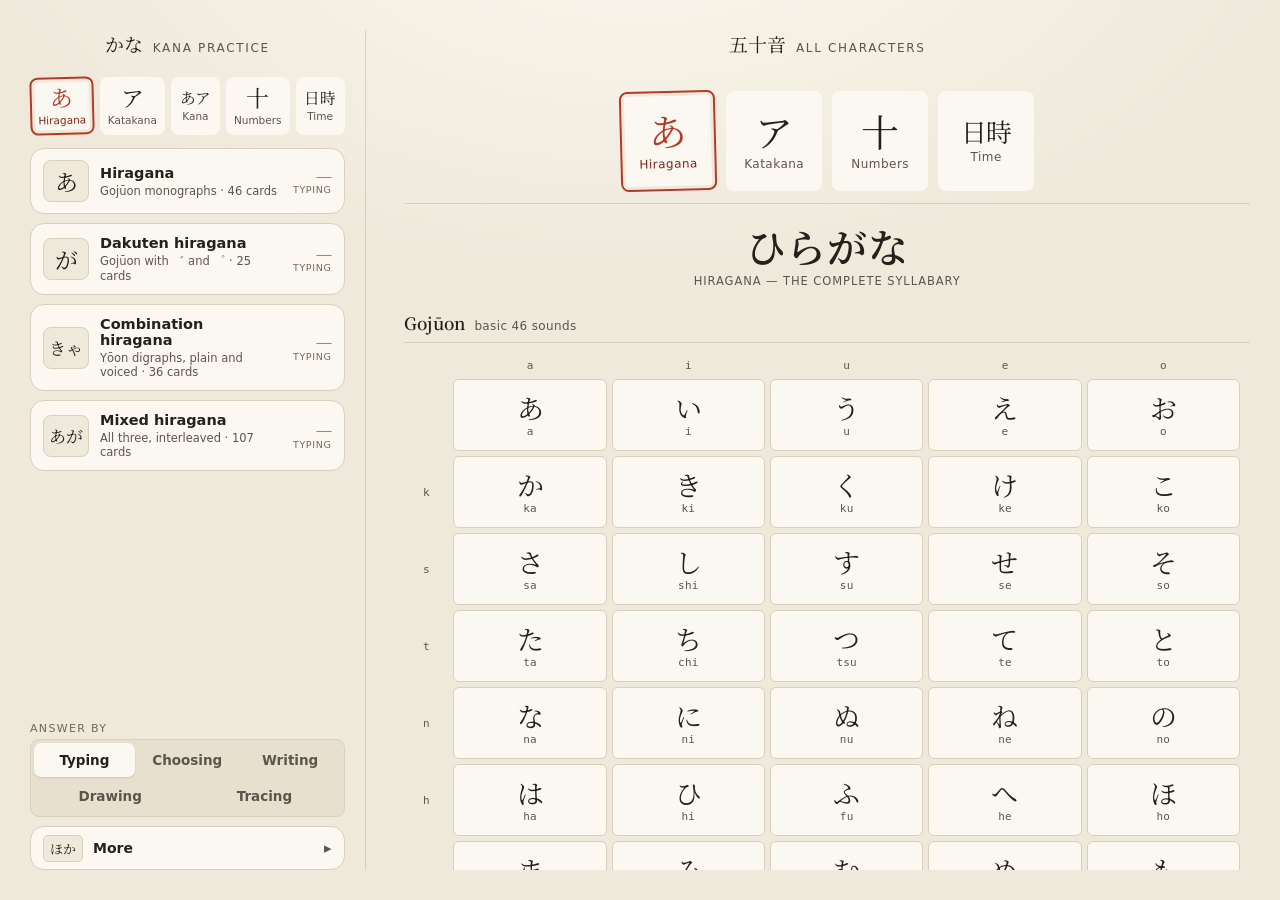
==== commit aff22d90: "feat(draw): add Tracing, drawing over the kana shown faintly A fifth answer mode: the same pad and g" ====
--- a/frontend/index.html
+++ b/frontend/index.html
@@ -247,6 +247,9 @@
     <div class="playmain">
       <div class="square" id="square">
         <span class="glyph" id="glyph" lang="ja">あ</span>
+        <!-- Drawing mode's pad: above the glyph, which shows the answer faintly
+             behind the ink once a drawing is graded; below the 〇 stamp. -->
+        <canvas class="drawpad hidden" id="drawPad" aria-label="Drawing area: draw the character here"></canvas>
         <span class="maru" aria-hidden="true"></span>
       </div>
     </div>
@@ -290,6 +293,17 @@
         </div>
       </div>
 
+      <!-- drawing: the square above is the pad, and these are its controls.
+           Check is never disabled — with nothing drawn it says so, inline. -->
+      <div id="drawMode" class="hidden">
+        <div class="drawtools">
+          <button type="button" class="btn btn--ghost" id="drawUndo">Undo</button>
+          <button type="button" class="btn btn--ghost" id="drawClear">Clear</button>
+          <button type="button" class="btn btn--primary" id="drawCheck">Check</button>
+        </div>
+        <p class="drawnote hidden" id="drawNote" role="status" aria-live="polite"></p>
+      </div>
+
       <!-- shared by all three typing modes; the hint text is set per mode -->
       <div class="undertools" id="typedTools">
         <button type="button" class="link" id="revealBtn">Reveal answer</button>
@@ -363,13 +377,20 @@
     <div class="panel__scroll">
       <!-- Five ways onward and nothing else: every switch lives one step further
            in, on Settings, so this screen is a list you can read at a glance. -->
-      <button type="button" class="wide" id="settingsBtn">
+      <!-- Your progress leads, and it and Account are both hidden unless a backend answers /api/health -->
+      <button type="button" class="wide hidden" id="statsBtn" aria-keyshortcuts="W">
+        <span class="wide__mark" lang="ja">記録</span>
+        <span class="wide__label">Your progress</span>
+        <span class="wide__go" aria-hidden="true">▸</span>
+      </button>
+
+      <button type="button" class="wide" id="settingsBtn" aria-keyshortcuts="E">
         <span class="wide__mark" lang="ja">設定</span>
         <span class="wide__label">Settings</span>
         <span class="wide__go" aria-hidden="true">▸</span>
       </button>
 
-      <button type="button" class="wide" id="menuFontBtn">
+      <button type="button" class="wide" id="menuFontBtn" aria-keyshortcuts="F">
         <span class="wide__mark wide__mark--kana" lang="ja">あ</span>
         <span class="wide__label">Character font · <span id="menuFontName">Mincho</span></span>
         <span class="wide__go" aria-hidden="true">▸</span>
@@ -381,14 +402,7 @@
         <span class="wide__go" aria-hidden="true">▸</span>
       </button>
 
-      <!-- both hidden unless a backend answers /api/health -->
-      <button type="button" class="wide hidden" id="statsBtn">
-        <span class="wide__mark" lang="ja">記録</span>
-        <span class="wide__label">Your progress</span>
-        <span class="wide__go" aria-hidden="true">▸</span>
-      </button>
-
-      <button type="button" class="wide hidden" id="accountBtn">
+      <button type="button" class="wide hidden" id="accountBtn" aria-keyshortcuts="A">
         <span class="wide__mark" lang="ja">名</span>
         <span class="wide__label">Account · <span id="accountName">Sign in</span></span>
         <span class="wide__go" aria-hidden="true">▸</span>
@@ -410,10 +424,12 @@
 
       <div class="modebar modebar--stack" data-setting="mode">
         <span class="modebar__label">Answer by</span>
-        <div class="seg" id="modeSwitch" role="radiogroup" aria-label="Answer mode">
+        <div class="seg seg--five" id="modeSwitch" role="radiogroup" aria-label="Answer mode">
           <button type="button" class="seg__btn" data-mode="type" role="radio" aria-checked="true">Typing</button>
           <button type="button" class="seg__btn" data-mode="choose" role="radio" aria-checked="false">Choosing</button>
           <button type="button" class="seg__btn" data-mode="write" role="radio" aria-checked="false">Writing</button>
+          <button type="button" class="seg__btn" data-mode="draw" role="radio" aria-checked="false">Drawing</button>
+          <button type="button" class="seg__btn" data-mode="trace" role="radio" aria-checked="false">Tracing</button>
         </div>
       </div>
 
@@ -452,6 +468,17 @@
         </div>
       </div>
 
+      <!-- How a run's time is written — rounded to the second, 0:12, or exact,
+           0:11.601 — on the results screen, beside each deck and on the timer.
+           Your progress is always exact and ignores it. Synced, like the timer. -->
+      <div class="modebar modebar--stack" data-setting="times">
+        <span class="modebar__label">Times shown as</span>
+        <div class="seg" id="timesSwitch" role="radiogroup" aria-label="How times are shown">
+          <button type="button" class="seg__btn" data-times="rounded" role="radio" aria-checked="true">Rounded</button>
+          <button type="button" class="seg__btn" data-times="exact" role="radio" aria-checked="false">Exact</button>
+        </div>
+      </div>
+
       <h2 class="settings__h">Display</h2>
 
       <!-- Theme is this device's alone — it is never synced to an account. -->
@@ -483,8 +510,9 @@
 <h2 class="settings__h">Keyboard</h2>
       <p class="panel__note">
         On the menu, <kbd>1</kbd>–<kbd>5</kbd> switch between Hiragana, Katakana, Kana, Numbers
-        and Time. <kbd>Q</kbd> opens your quick options, on the menu or during a run, whenever you
-        are not typing into a field. <kbd>Esc</kbd> goes back.
+        and Time, and <kbd>Q</kbd> opens your quick options. <kbd>W</kbd> opens Your progress,
+        <kbd>E</kbd> Settings, <kbd>F</kbd> the character font and <kbd>A</kbd> your account.
+        <kbd>Esc</kbd> goes back.
       </p>
     </div>
 
@@ -538,7 +566,7 @@
 </main>
 
 <!-- Quick options: the pinned settings again, as a dialog, so Q can bring them
-     up from the menu or mid-run without leaving what you are doing. The app's
+     up from the menu without leaving it. Never during a run. The app's
      one modal — see CLAUDE.md. It closes on ✕, Escape or a click on the
      backdrop; the panel inside fills it, which is what lets a click on the
      dialog element itself mean the backdrop. js/quick.js fills it. -->
@@ -571,6 +599,8 @@
 <script src="js/decks.js"></script>
 <script src="js/menu.js"></script>
 <script src="js/run.js"></script>
+<script src="js/grade.js"></script>
+<script src="js/draw.js"></script>
 <script src="js/backend.js"></script>
 <script src="js/progress.js"></script>
 <script src="js/quick.js"></script>
--- a/frontend/css/core.css
+++ b/frontend/css/core.css
@@ -354,6 +354,9 @@
   display:flex; align-items:center; justify-content:center;
 }
 .deck--combo .deck__sample{ font-size:18px; }
+/* Three full-width glyphs at 18px are 54px of ink in a 44–56px stamp, so 時分秒
+   wrapped onto two lines; at 13px they fit the narrowest one. */
+.deck--trio .deck__sample{ font-size:13px; letter-spacing:-.02em; }
 
 /* both are spans inside one grid cell — they must stack, not run together */
 .deck__name{ display:block; font-size:15px; font-weight:600; }
@@ -414,6 +417,17 @@
 }
 .modebar--stack .seg{ display:flex; }
 .modebar--stack .seg__btn{ flex:1 1 0; padding:0 8px; }
+/* Answer by has five options, and five labels need ~400px in one row: 28px
+   more than a 320px phone has, and more than the pinned copy gets in the wide
+   rail. Where the row is narrower than that it becomes two even rows — the
+   three typed modes, then Drawing and Tracing — rather than clipping a label.
+   Measured against the row itself, so Settings and quick access each decide. */
+.modebar--stack:has(> .seg--five){ container-type:inline-size; }
+@container (max-width:440px){
+  .modebar--stack .seg--five{ display:grid; grid-template-columns:repeat(6, 1fr); }
+  .modebar--stack .seg--five .seg__btn{ grid-column:span 2; }
+  .modebar--stack .seg--five .seg__btn:nth-child(n+4){ grid-column:span 3; }
+}
 
 /* The one control left at the foot of the menu. Everything that used to be
    stacked here is behind it, so the deck list keeps the screen. */
@@ -491,7 +505,11 @@
   max-height:calc(100dvh - 2 * var(--pad));
   padding:0;
   border:1px solid var(--hairline); border-radius:var(--r-lg);
-  background:var(--paper-card); color:var(--c-ink);
+  /* The page's own paper, not --paper-card: the pinned rows sit on --paper on
+     the menu, and a checked switch is --paper-card, so on a card-coloured
+     dialog the checked button vanished into it and the whole box read as
+     white against the dimmed page. */
+  background:var(--paper); color:var(--c-ink);
   box-shadow:var(--shadow-square);
 }
 .quickdlg::backdrop{ background:var(--backdrop); }
@@ -1286,6 +1304,23 @@
   25%    { transform:translateX(-7px); }
   75%    { transform:translateX(7px); }
 }
+
+/* ── play: drawing ────────────────────────────────────────────────────── */
+/* The pad covers the square and takes every pointer: touch-action:none is what
+   stops a finger drawing a stroke from scrolling the page instead. */
+.drawpad{
+  position:absolute; inset:0; width:100%; height:100%;
+  z-index:1; touch-action:none; cursor:crosshair;
+}
+.square.is-graded .drawpad{ cursor:pointer; }
+/* the answer, behind the ink, once graded */
+.glyph.is-ghost{ opacity:.24; }
+.drawtools{ display:grid; grid-template-columns:1fr 1fr 1.4fr; gap:8px; }
+.drawnote{ margin:8px 2px 0; font-size:13px; line-height:1.4; color:var(--shu); }
+.feedback b.drawask{ font-family:var(--mincho); font-size:20px; }
+/* a deck with nothing drawable, while Drawing is the mode: listed, explained,
+   not startable */
+.deck--nodraw{ opacity:.55; cursor:default; }
 
 /* ── play: the answer dock ────────────────────────────────────────────── */
 .dock{ flex:0 0 auto; }
@@ -1531,6 +1566,8 @@
   .deck{ grid-template-columns:56px 1fr auto; gap:14px; min-height:70px; padding:13px 15px; }
   .deck__sample{ height:48px; font-size:27px; }
   .deck--combo .deck__sample{ font-size:19px; }
+  /* after the combo size, or its equal specificity puts 時分秒 back at 19px */
+  .deck--trio .deck__sample{ font-size:14px; }
   .deck__name{ font-size:15.5px; }
   .feedback{ font-size:15px; min-height:44px; }
   .answer input{ font-size:19px; }
@@ -1601,6 +1638,8 @@
   #menu .deck{ grid-template-columns:46px 1fr auto; gap:11px; min-height:64px; padding:11px 12px; }
   #menu .deck__sample{ height:42px; font-size:23px; }
   #menu .deck--combo .deck__sample{ font-size:17px; }
+  /* the rail's rules carry #menu, so the trio size has to as well */
+  #menu .deck--trio .deck__sample{ font-size:13px; }
   #menu .deck__name{ font-size:14.5px; }
   #menu .deck__meta{ font-size:11.5px; }
   #menu .deck__best{ font-size:15px; }
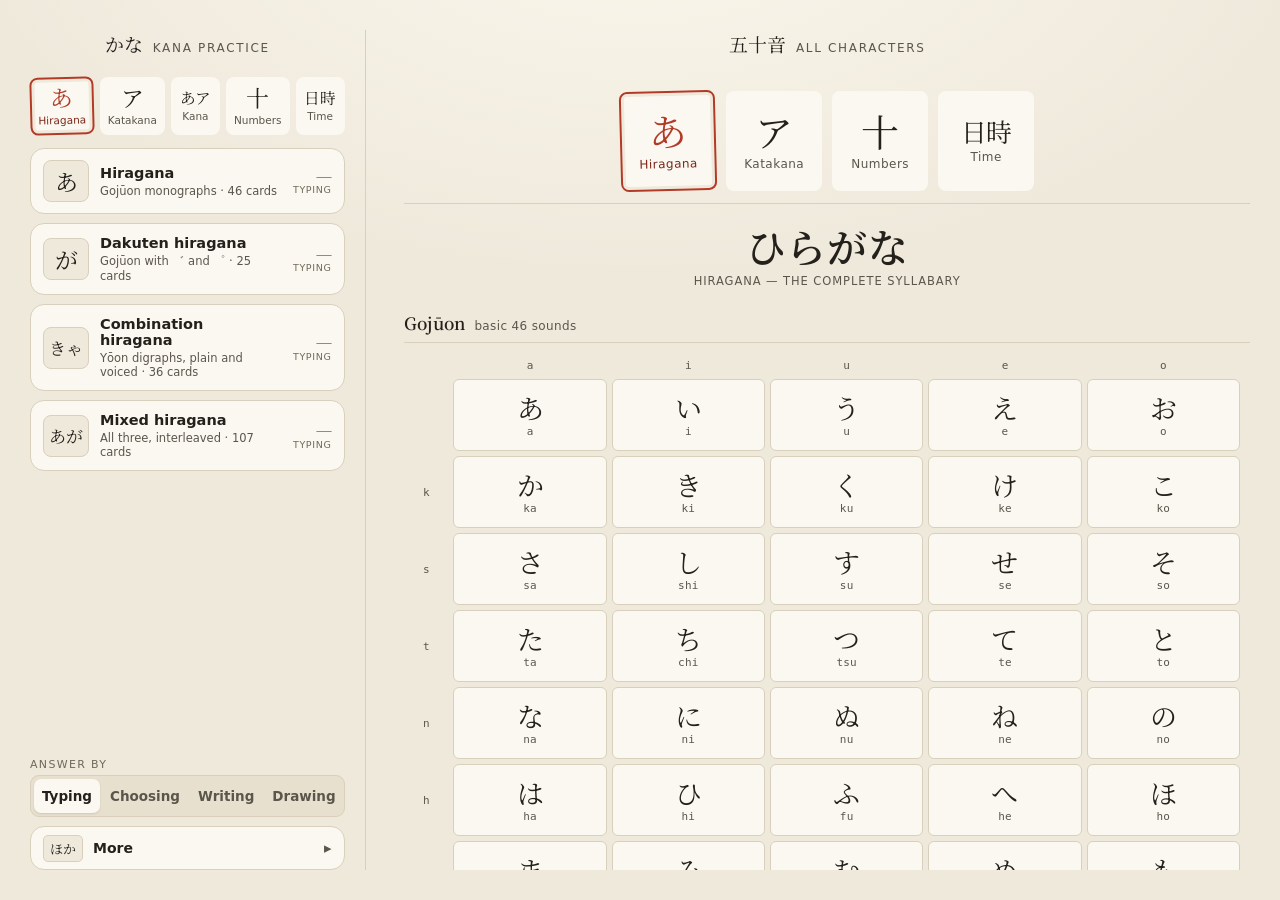
==== commit 4882441b: "feat(draw): add Drawing, a fourth answer mode drawn on the square The kana is drawn from memory on a" ====
--- a/frontend/index.html
+++ b/frontend/index.html
@@ -424,12 +424,11 @@
 
       <div class="modebar modebar--stack" data-setting="mode">
         <span class="modebar__label">Answer by</span>
-        <div class="seg seg--five" id="modeSwitch" role="radiogroup" aria-label="Answer mode">
+        <div class="seg" id="modeSwitch" role="radiogroup" aria-label="Answer mode">
           <button type="button" class="seg__btn" data-mode="type" role="radio" aria-checked="true">Typing</button>
           <button type="button" class="seg__btn" data-mode="choose" role="radio" aria-checked="false">Choosing</button>
           <button type="button" class="seg__btn" data-mode="write" role="radio" aria-checked="false">Writing</button>
           <button type="button" class="seg__btn" data-mode="draw" role="radio" aria-checked="false">Drawing</button>
-          <button type="button" class="seg__btn" data-mode="trace" role="radio" aria-checked="false">Tracing</button>
         </div>
       </div>
 
--- a/frontend/css/core.css
+++ b/frontend/css/core.css
@@ -417,17 +417,6 @@
 }
 .modebar--stack .seg{ display:flex; }
 .modebar--stack .seg__btn{ flex:1 1 0; padding:0 8px; }
-/* Answer by has five options, and five labels need ~400px in one row: 28px
-   more than a 320px phone has, and more than the pinned copy gets in the wide
-   rail. Where the row is narrower than that it becomes two even rows — the
-   three typed modes, then Drawing and Tracing — rather than clipping a label.
-   Measured against the row itself, so Settings and quick access each decide. */
-.modebar--stack:has(> .seg--five){ container-type:inline-size; }
-@container (max-width:440px){
-  .modebar--stack .seg--five{ display:grid; grid-template-columns:repeat(6, 1fr); }
-  .modebar--stack .seg--five .seg__btn{ grid-column:span 2; }
-  .modebar--stack .seg--five .seg__btn:nth-child(n+4){ grid-column:span 3; }
-}
 
 /* The one control left at the foot of the menu. Everything that used to be
    stacked here is behind it, so the deck list keeps the screen. */
